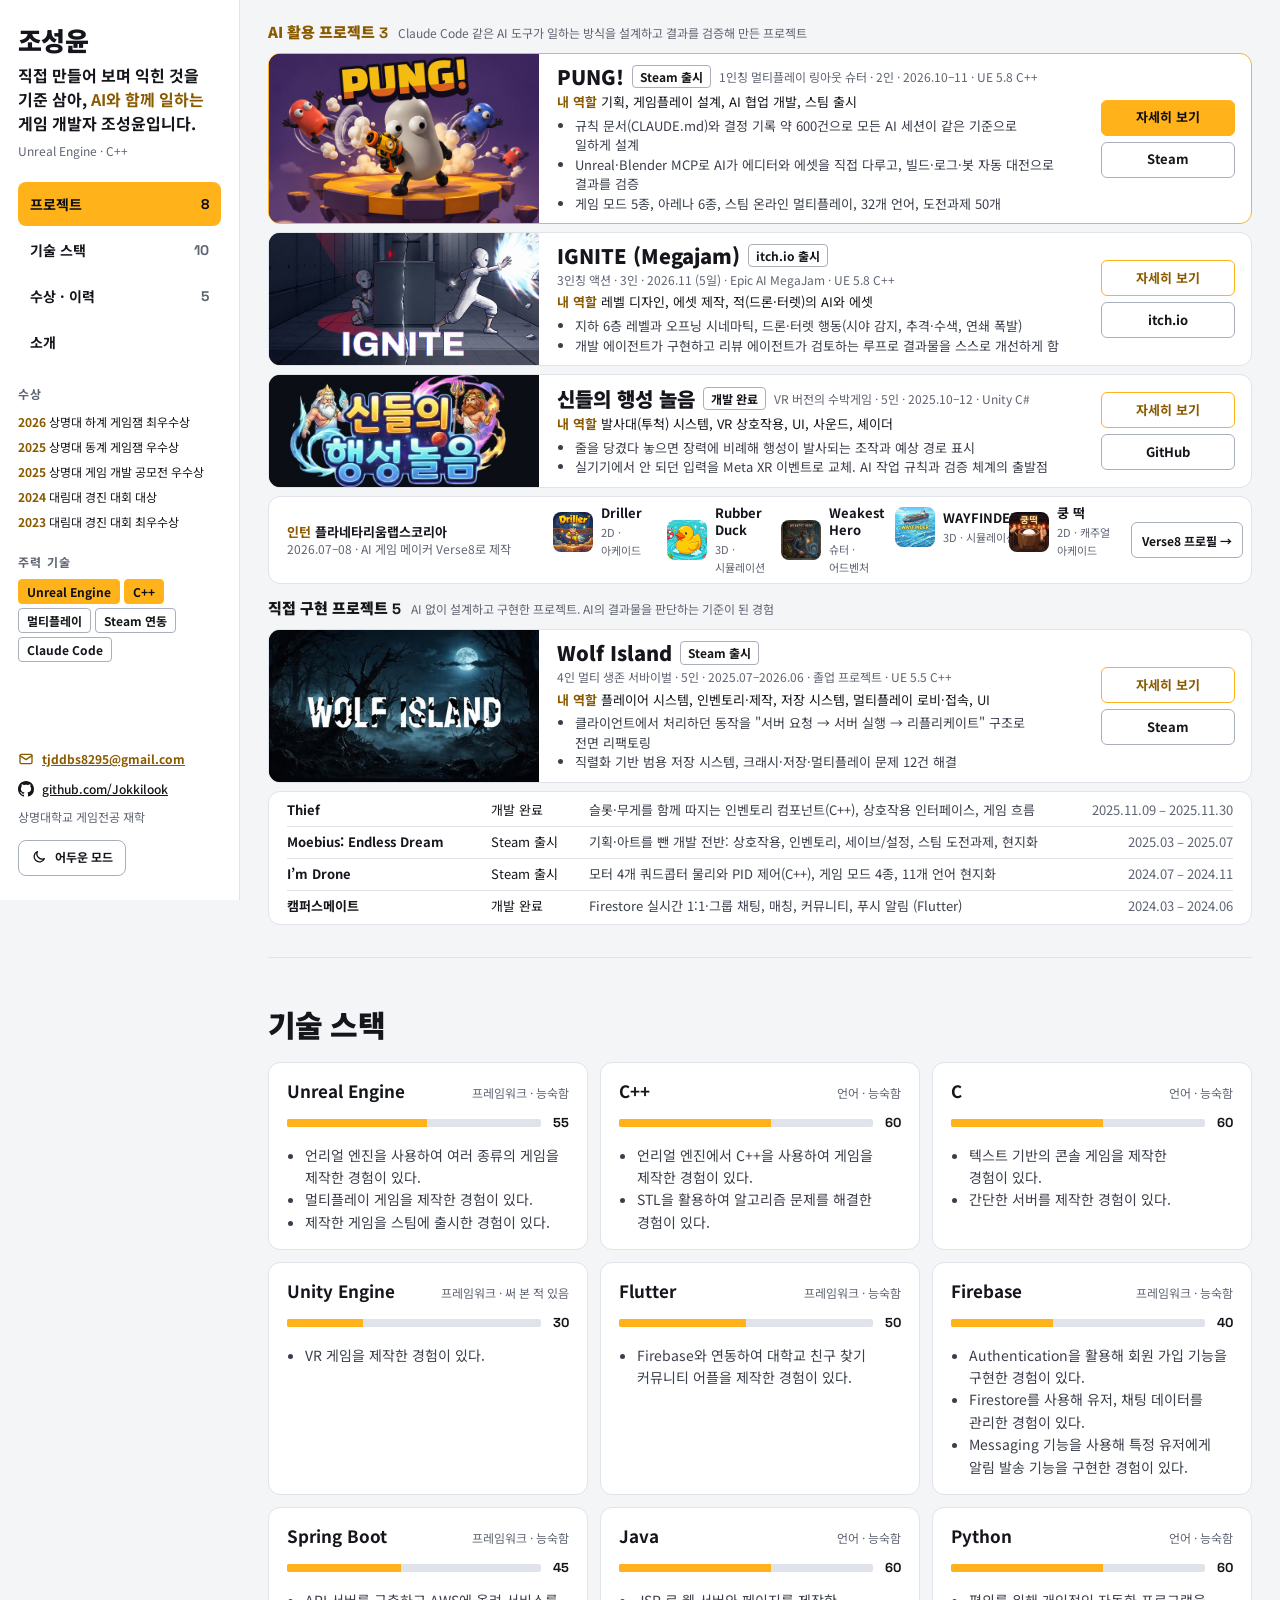
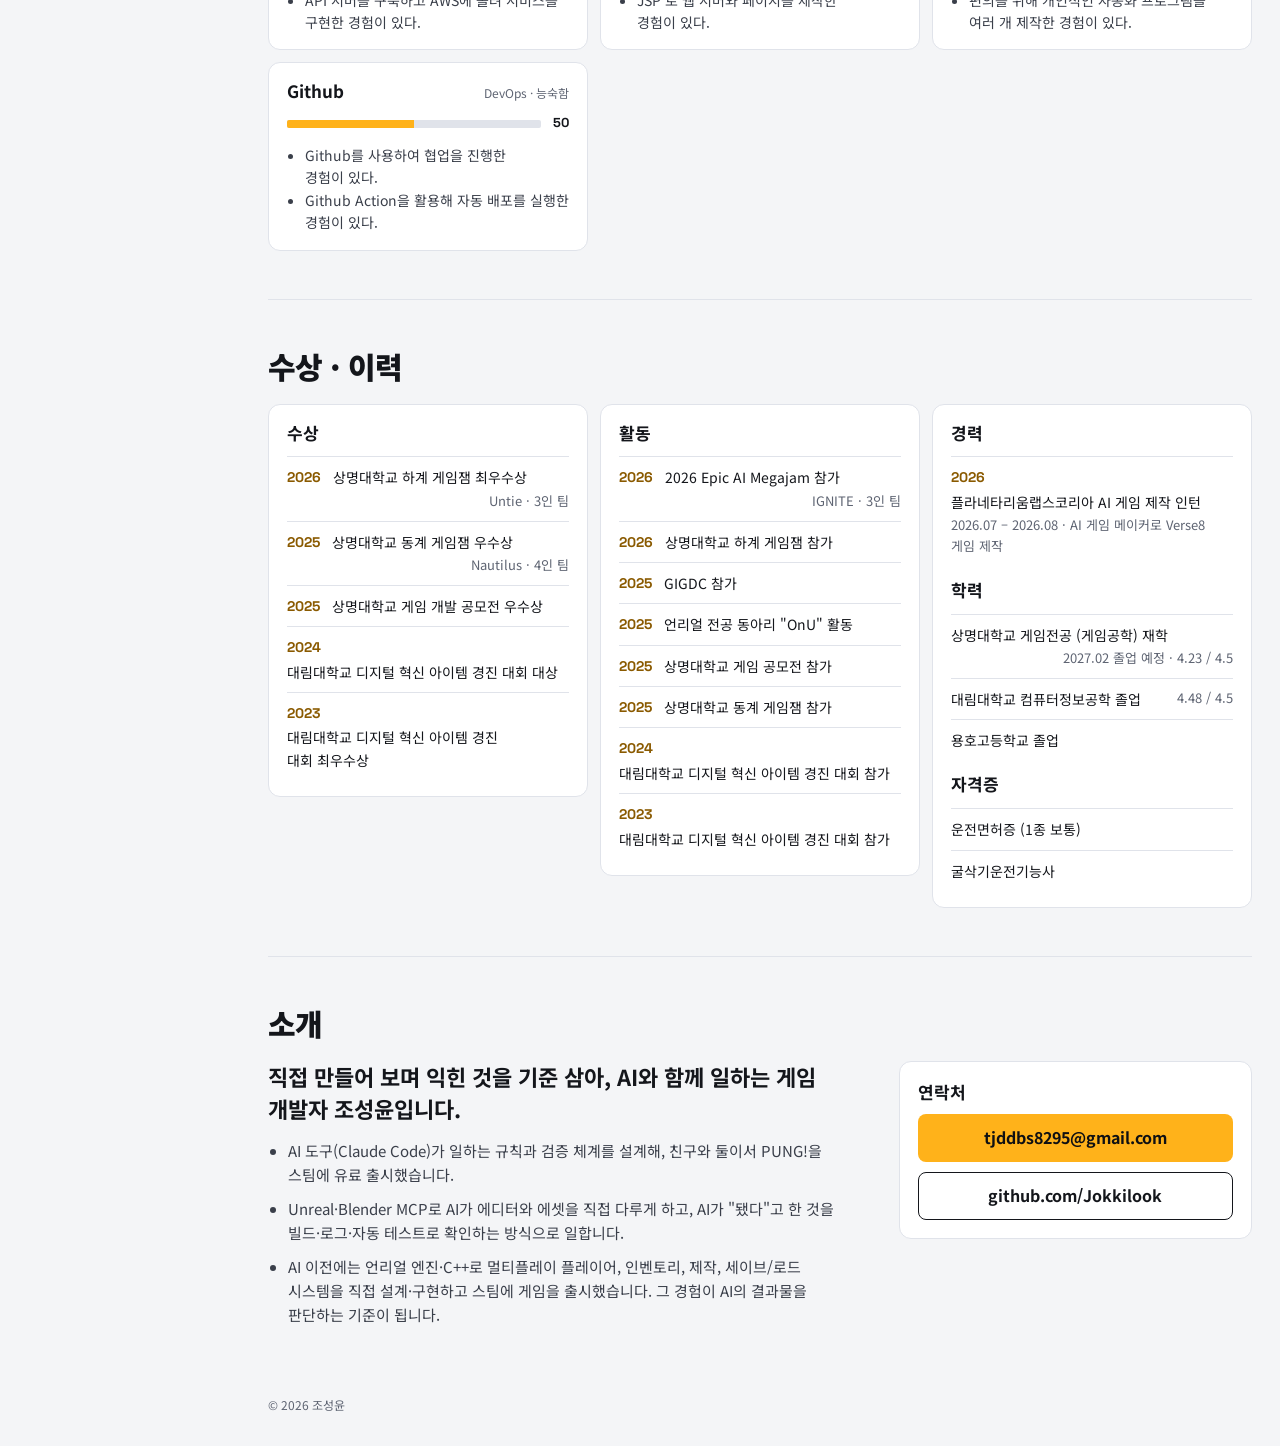
==== index.html @ 95b2ff26 "큰 모니터 확대, 상세 페이지 축소, 버튼 문구 통일 - 1680px 이상 화면에서 전체를 비율대로 키워 양옆 여백을 없앰 - 상세 페이지: 표지를 제목 옆에 작게 두고 제목·본문" ====
<!doctype html>
<html lang="ko">
<head>
  <meta charset="utf-8">
  <meta name="viewport" content="width=device-width, initial-scale=1">
  <title>조성윤 · 게임 개발자 포트폴리오</title>
  <meta name="description" content="직접 만들어 보며 익힌 것을 기준 삼아 AI와 함께 일하는 게임 개발자 조성윤의 포트폴리오입니다.">
  <link rel="preconnect" href="https://fonts.googleapis.com">
  <link rel="preconnect" href="https://fonts.gstatic.com" crossorigin>
  <link href="https://fonts.googleapis.com/css2?family=Noto+Sans+KR:wght@400;500;700;900&family=Space+Grotesk:wght@500;700&display=swap" rel="stylesheet">
  <script>(function(){var t=null;try{t=localStorage.getItem('theme')}catch(e){}if(t!=='light'&&t!=='dark'){t=matchMedia('(prefers-color-scheme: light)').matches?'light':'dark'}document.documentElement.dataset.theme=t})();</script>
  <link rel="stylesheet" href="css/style.css?v=1795360426">
</head>
<body>
  <!-- rail:start (build.py가 생성) -->
  <aside class="rail">
    <div class="rail__top">
      <div>
        <a class="rail__name" href="#top">조성윤</a>
        <p class="rail__intro">직접 만들어 보며 익힌 것을 기준 삼아, <em>AI와 함께 일하는</em> 게임 개발자 조성윤입니다.</p>
        <div class="rail__role">Unreal Engine · C++</div>
      </div>
      <nav class="rail__nav" aria-label="섹션 이동">
        <a href="#top" class="is-active">프로젝트<span class="count">8</span></a>
        <a href="#skills">기술 스택<span class="count">10</span></a>
        <a href="#career">수상 · 이력<span class="count">5</span></a>
        <a href="#about">소개</a>
      </nav>
      <div class="rail__block">
        <div class="eyebrow">수상</div>
        <ul>
          <li><b>2026</b> 상명대 하계 게임잼 최우수상</li>
          <li><b>2025</b> 상명대 동계 게임잼 우수상</li>
          <li><b>2025</b> 상명대 게임 개발 공모전 우수상</li>
          <li><b>2024</b> 대림대 경진 대회 대상</li>
          <li><b>2023</b> 대림대 경진 대회 최우수상</li>
        </ul>
      </div>
      <div class="rail__block">
        <div class="eyebrow">주력 기술</div>
        <ul class="chips">
          <li class="is-key">Unreal Engine</li>
          <li class="is-key">C++</li>
          <li>멀티플레이</li>
          <li>Steam 연동</li>
          <li>Claude Code</li>
        </ul>
      </div>
    </div>
    <div class="rail__bottom">
      <a class="icon-link" href="mailto:tjddbs8295@gmail.com"><svg viewBox="0 0 24 24" aria-hidden="true" fill="none" stroke="currentColor" stroke-width="2" stroke-linecap="round" stroke-linejoin="round"><rect x="3" y="5" width="18" height="14" rx="2"/><path d="M3 7l9 6 9-6"/></svg>tjddbs8295@gmail.com</a>
      <a class="icon-link plain" href="https://github.com/Jokkilook" target="_blank" rel="noopener"><svg viewBox="0 0 16 16" aria-hidden="true" fill="currentColor"><path d="M8 0C3.58 0 0 3.58 0 8c0 3.54 2.29 6.53 5.47 7.59.4.07.55-.17.55-.38 0-.19-.01-.82-.01-1.49-2.01.37-2.53-.49-2.69-.94-.09-.23-.48-.94-.82-1.13-.28-.15-.68-.52-.01-.53.63-.01 1.08.58 1.23.82.72 1.21 1.87.87 2.33.66.07-.52.28-.87.51-1.07-1.78-.2-3.64-.89-3.64-3.95 0-.87.31-1.59.82-2.15-.08-.2-.36-1.02.08-2.12 0 0 .67-.21 2.2.82.64-.18 1.32-.27 2-.27s1.36.09 2 .27c1.53-1.04 2.2-.82 2.2-.82.44 1.1.16 1.92.08 2.12.51.56.82 1.27.82 2.15 0 3.07-1.87 3.75-3.65 3.95.29.25.54.73.54 1.48 0 1.07-.01 1.93-.01 2.2 0 .21.15.46.55.38A8.01 8.01 0 0 0 16 8c0-4.42-3.58-8-8-8z"/></svg>github.com/Jokkilook</a>
      <span>상명대학교 게임전공 재학</span>
      <button type="button" class="theme-toggle" aria-label="밝은 모드와 어두운 모드 전환"><span class="when-dark"><svg viewBox="0 0 24 24" fill="none" stroke="currentColor" stroke-width="2" stroke-linecap="round" aria-hidden="true"><circle cx="12" cy="12" r="4"/><path d="M12 2v2M12 20v2M4.9 4.9l1.4 1.4M17.7 17.7l1.4 1.4M2 12h2M20 12h2M4.9 19.1l1.4-1.4M17.7 6.3l1.4-1.4"/></svg>밝은 모드</span><span class="when-light"><svg viewBox="0 0 24 24" fill="none" stroke="currentColor" stroke-width="2" stroke-linecap="round" stroke-linejoin="round" aria-hidden="true"><path d="M20 14.5A8 8 0 0 1 9.5 4a8 8 0 1 0 10.5 10.5z"/></svg>어두운 모드</span></button>
    </div>
  </aside>
        <!-- rail:end -->

  <main class="main">
    <div class="wrap">

      <section class="home" id="top">
        <!-- ai:start (build.py가 생성) -->
        <div class="group-head group-head--ai">
          <h2>AI 활용 프로젝트 <span class="count">3</span></h2>
          <p>Claude Code 같은 AI 도구가 일하는 방식을 설계하고 결과를 검증해 만든 프로젝트</p>
        </div>
        <article class="row row--lead">
          <div class="row__media"><img src="assets/pung.png" alt="PUNG! 대표 이미지" loading="lazy"></div>
          <div class="row__body">
            <div class="row__head">
              <h3 class="row__title"><a href="projects/pung.html">PUNG!</a></h3>
              <span class="badge">Steam 출시</span>
              <span class="row__meta">1인칭 멀티플레이 링아웃 슈터 · 2인 · 2026.10–11 · UE 5.8 C++</span>
            </div>
            <p class="row__role"><b>내 역할</b>기획, 게임플레이 설계, AI 협업 개발, 스팀 출시</p>
            <ul class="row__points"><li>규칙 문서(CLAUDE.md)와 결정 기록 약 600건으로 모든 AI 세션이 같은 기준으로 일하게 설계</li><li>Unreal·Blender MCP로 AI가 에디터와 에셋을 직접 다루고, 빌드·로그·봇 자동 대전으로 결과를 검증</li><li>게임 모드 5종, 아레나 6종, 스팀 온라인 멀티플레이, 32개 언어, 도전과제 50개</li></ul>
          </div>
          <div class="row__side"><a class="mini mini--primary" href="projects/pung.html">자세히 보기</a><a class="mini" href="https://store.steampowered.com/app/5458400/PUNG/" target="_blank" rel="noopener">Steam</a></div>
        </article>
        <article class="row">
          <div class="row__media"><img src="assets/covers/ignite.jpg" alt="IGNITE (Megajam) 대표 이미지" loading="lazy" style="object-position: 50% 100%"></div>
          <div class="row__body">
            <div class="row__head">
              <h3 class="row__title"><a href="projects/ignite.html">IGNITE (Megajam)</a></h3>
              <span class="badge">itch.io 출시</span>
              <span class="row__meta">3인칭 액션 · 3인 · 2026.11 (5일) · Epic AI MegaJam · UE 5.8 C++</span>
            </div>
            <p class="row__role"><b>내 역할</b>레벨 디자인, 에셋 제작, 적(드론·터렛)의 AI와 에셋</p>
            <ul class="row__points"><li>지하 6층 레벨과 오프닝 시네마틱, 드론·터렛 행동(시야 감지, 추격·수색, 연쇄 폭발)</li><li>개발 에이전트가 구현하고 리뷰 에이전트가 검토하는 루프로 결과물을 스스로 개선하게 함</li></ul>
          </div>
          <div class="row__side"><a class="mini mini--accent" href="projects/ignite.html">자세히 보기</a><a class="mini" href="https://jokkilook.itch.io/ignite" target="_blank" rel="noopener">itch.io</a></div>
        </article>
        <article class="row">
          <div class="row__media"><img src="assets/covers/planet.jpg" alt="신들의 행성 놀음 대표 이미지" loading="lazy"></div>
          <div class="row__body">
            <div class="row__head">
              <h3 class="row__title"><a href="projects/planet.html">신들의 행성 놀음</a></h3>
              <span class="badge">개발 완료</span>
              <span class="row__meta">VR 버전의 수박게임 · 5인 · 2025.10–12 · Unity C#</span>
            </div>
            <p class="row__role"><b>내 역할</b>발사대(투척) 시스템, VR 상호작용, UI, 사운드, 셰이더</p>
            <ul class="row__points"><li>줄을 당겼다 놓으면 장력에 비례해 행성이 발사되는 조작과 예상 경로 표시</li><li>실기기에서 안 되던 입력을 Meta XR 이벤트로 교체. AI 작업 규칙과 검증 체계의 출발점</li></ul>
          </div>
          <div class="row__side"><a class="mini mini--accent" href="projects/planet.html">자세히 보기</a><a class="mini" href="https://github.com/Jokkilook/Planet" target="_blank" rel="noopener">GitHub</a></div>
        </article>
        <!-- ai:end -->

        <div class="intern panel">
          <div class="intern__label">
            <strong><b>인턴</b> 플라네타리움랩스코리아</strong>
            <span>2026.07–08 · AI 게임 메이커 Verse8로 제작</span>
          </div>
          <ul class="intern__games">
            <li><a href="https://verse8.io/x9L8X6b" target="_blank" rel="noopener"><img src="assets/verse8/driller.jpg" width="40" height="40" alt=""><span><strong>Driller</strong><small>2D · 아케이드</small></span></a></li>
            <li><a href="https://verse8.io/i7d7y2V" target="_blank" rel="noopener"><img src="assets/verse8/rubber-duck.jpg" width="40" height="40" alt=""><span><strong>Rubber Duck</strong><small>3D · 시뮬레이션</small></span></a></li>
            <li><a href="https://verse8.io/h7D5k6D" target="_blank" rel="noopener"><img src="assets/verse8/weakest-hero.jpg" width="40" height="40" alt=""><span><strong>Weakest Hero</strong><small>슈터 · 어드벤처</small></span></a></li>
            <li><a href="https://verse8.io/A8D2V4D" target="_blank" rel="noopener"><img src="assets/verse8/wayfinder.jpg" width="40" height="40" alt=""><span><strong>WAYFINDER</strong><small>3D · 시뮬레이션</small></span></a></li>
            <li><a href="https://verse8.io/Z8P2u5K" target="_blank" rel="noopener"><img src="assets/verse8/kungtteok.jpg" width="40" height="40" alt=""><span><strong>쿵 떡</strong><small>2D · 캐주얼 아케이드</small></span></a></li>
          </ul>
          <a class="mini" href="https://verse8.io/@jokkilooks#creations" target="_blank" rel="noopener">Verse8 프로필 →</a>
        </div>

        <!-- hand:start (build.py가 생성) -->
        <div class="group-head group-head--hand">
          <h2>직접 구현 프로젝트 <span class="count">5</span></h2>
          <p>AI 없이 설계하고 구현한 프로젝트. AI의 결과물을 판단하는 기준이 된 경험</p>
        </div>
        <article class="row">
          <div class="row__media"><img src="assets/covers/wolf-island.jpg" alt="Wolf Island 대표 이미지" loading="lazy"></div>
          <div class="row__body">
            <div class="row__head">
              <h3 class="row__title"><a href="projects/wolf-island.html">Wolf Island</a></h3>
              <span class="badge">Steam 출시</span>
              <span class="row__meta">4인 멀티 생존 서바이벌 · 5인 · 2025.07–2026.06 · 졸업 프로젝트 · UE 5.5 C++</span>
            </div>
            <p class="row__role"><b>내 역할</b>플레이어 시스템, 인벤토리·제작, 저장 시스템, 멀티플레이 로비·접속, UI</p>
            <ul class="row__points"><li>클라이언트에서 처리하던 동작을 "서버 요청 → 서버 실행 → 리플리케이트" 구조로 전면 리팩토링</li><li>직렬화 기반 범용 저장 시스템, 크래시·저장·멀티플레이 문제 12건 해결</li></ul>
          </div>
          <div class="row__side"><a class="mini mini--accent" href="projects/wolf-island.html">자세히 보기</a><a class="mini" href="https://store.steampowered.com/app/4729580/Wolf_Island/" target="_blank" rel="noopener">Steam</a></div>
        </article>
        <div class="ptable panel">
          <a class="ptable__row" href="projects/thief.html">
            <span class="ptable__name">Thief</span>
            <span>개발 완료</span>
            <span class="ptable__brief">슬롯·무게를 함께 따지는 인벤토리 컴포넌트(C++), 상호작용 인터페이스, 게임 흐름</span>
            <span class="ptable__period">2025.11.09 – 2025.11.30</span>
          </a>
          <a class="ptable__row" href="projects/moebius.html">
            <span class="ptable__name">Moebius: Endless Dream</span>
            <span>Steam 출시</span>
            <span class="ptable__brief">기획·아트를 뺀 개발 전반: 상호작용, 인벤토리, 세이브/설정, 스팀 도전과제, 현지화</span>
            <span class="ptable__period">2025.03 – 2025.07</span>
          </a>
          <a class="ptable__row" href="projects/im-drone.html">
            <span class="ptable__name">I’m Drone</span>
            <span>Steam 출시</span>
            <span class="ptable__brief">모터 4개 쿼드콥터 물리와 PID 제어(C++), 게임 모드 4종, 11개 언어 현지화</span>
            <span class="ptable__period">2024.07 – 2024.11</span>
          </a>
          <a class="ptable__row" href="projects/campusmate.html">
            <span class="ptable__name">캠퍼스메이트</span>
            <span>개발 완료</span>
            <span class="ptable__brief">Firestore 실시간 1:1·그룹 채팅, 매칭, 커뮤니티, 푸시 알림 (Flutter)</span>
            <span class="ptable__period">2024.03 – 2024.06</span>
          </a>
        </div>
        <!-- hand:end -->
      </section>

      <section class="section" id="skills">
        <h2 class="h1">기술 스택</h2>
        <div class="skills">
          <div class="skill panel">
            <div class="skill__head"><h3 class="h3">Unreal Engine</h3><span class="skill__kind">프레임워크 · 능숙함</span></div>
            <div class="skill__bar"><span class="skill__track"><span class="skill__fill" style="width: 55%"></span></span>55</div>
            <ul>
              <li>언리얼 엔진을 사용하여 여러 종류의 게임을 제작한 경험이 있다.</li>
              <li>멀티플레이 게임을 제작한 경험이 있다.</li>
              <li>제작한 게임을 스팀에 출시한 경험이 있다.</li>
            </ul>
          </div>
          <div class="skill panel">
            <div class="skill__head"><h3 class="h3">C++</h3><span class="skill__kind">언어 · 능숙함</span></div>
            <div class="skill__bar"><span class="skill__track"><span class="skill__fill" style="width: 60%"></span></span>60</div>
            <ul>
              <li>언리얼 엔진에서 C++을 사용하여 게임을 제작한 경험이 있다.</li>
              <li>STL을 활용하여 알고리즘 문제를 해결한 경험이 있다.</li>
            </ul>
          </div>
          <div class="skill panel">
            <div class="skill__head"><h3 class="h3">C</h3><span class="skill__kind">언어 · 능숙함</span></div>
            <div class="skill__bar"><span class="skill__track"><span class="skill__fill" style="width: 60%"></span></span>60</div>
            <ul>
              <li>텍스트 기반의 콘솔 게임을 제작한 경험이 있다.</li>
              <li>간단한 서버를 제작한 경험이 있다.</li>
            </ul>
          </div>
          <div class="skill panel">
            <div class="skill__head"><h3 class="h3">Unity Engine</h3><span class="skill__kind">프레임워크 · 써 본 적 있음</span></div>
            <div class="skill__bar"><span class="skill__track"><span class="skill__fill" style="width: 30%"></span></span>30</div>
            <ul>
              <li>VR 게임을 제작한 경험이 있다.</li>
            </ul>
          </div>
          <div class="skill panel">
            <div class="skill__head"><h3 class="h3">Flutter</h3><span class="skill__kind">프레임워크 · 능숙함</span></div>
            <div class="skill__bar"><span class="skill__track"><span class="skill__fill" style="width: 50%"></span></span>50</div>
            <ul>
              <li>Firebase와 연동하여 대학교 친구 찾기 커뮤니티 어플을 제작한 경험이 있다.</li>
            </ul>
          </div>
          <div class="skill panel">
            <div class="skill__head"><h3 class="h3">Firebase</h3><span class="skill__kind">프레임워크 · 능숙함</span></div>
            <div class="skill__bar"><span class="skill__track"><span class="skill__fill" style="width: 40%"></span></span>40</div>
            <ul>
              <li>Authentication을 활용해 회원 가입 기능을 구현한 경험이 있다.</li>
              <li>Firestore를 사용해 유저, 채팅 데이터를 관리한 경험이 있다.</li>
              <li>Messaging 기능을 사용해 특정 유저에게 알림 발송 기능을 구현한 경험이 있다.</li>
            </ul>
          </div>
          <div class="skill panel">
            <div class="skill__head"><h3 class="h3">Spring Boot</h3><span class="skill__kind">프레임워크 · 능숙함</span></div>
            <div class="skill__bar"><span class="skill__track"><span class="skill__fill" style="width: 45%"></span></span>45</div>
            <ul>
              <li>API 서버를 구축하고 AWS에 올려 서비스를 구현한 경험이 있다.</li>
            </ul>
          </div>
          <div class="skill panel">
            <div class="skill__head"><h3 class="h3">Java</h3><span class="skill__kind">언어 · 능숙함</span></div>
            <div class="skill__bar"><span class="skill__track"><span class="skill__fill" style="width: 60%"></span></span>60</div>
            <ul>
              <li>JSP 로 웹 서버와 페이지를 제작한 경험이 있다.</li>
            </ul>
          </div>
          <div class="skill panel">
            <div class="skill__head"><h3 class="h3">Python</h3><span class="skill__kind">언어 · 능숙함</span></div>
            <div class="skill__bar"><span class="skill__track"><span class="skill__fill" style="width: 60%"></span></span>60</div>
            <ul>
              <li>편의를 위해 개인적인 자동화 프로그램을 여러 개 제작한 경험이 있다.</li>
            </ul>
          </div>
          <div class="skill panel">
            <div class="skill__head"><h3 class="h3">Github</h3><span class="skill__kind">DevOps · 능숙함</span></div>
            <div class="skill__bar"><span class="skill__track"><span class="skill__fill" style="width: 50%"></span></span>50</div>
            <ul>
              <li>Github를 사용하여 협업을 진행한 경험이 있다.</li>
              <li>Github Action을 활용해 자동 배포를 실행한 경험이 있다.</li>
            </ul>
          </div>
        </div>
      </section>

      <section class="section" id="career">
        <h2 class="h1">수상 · 이력</h2>
        <div class="career">
          <div class="career__card panel">
            <h3 class="h3">수상</h3>
            <ul class="career__list">
              <li><span class="when">2026</span>상명대학교 하계 게임잼 최우수상<span class="sub">Untie · 3인 팀</span></li>
              <li><span class="when">2025</span>상명대학교 동계 게임잼 우수상<span class="sub">Nautilus · 4인 팀</span></li>
              <li><span class="when">2025</span>상명대학교 게임 개발 공모전 우수상</li>
              <li><span class="when">2024</span>대림대학교 디지털 혁신 아이템 경진 대회 대상</li>
              <li><span class="when">2023</span>대림대학교 디지털 혁신 아이템 경진 대회 최우수상</li>
            </ul>
          </div>
          <div class="career__card panel">
            <h3 class="h3">활동</h3>
            <ul class="career__list">
              <li><span class="when">2026</span>2026 Epic AI Megajam 참가<span class="sub">IGNITE · 3인 팀</span></li>
              <li><span class="when">2026</span>상명대학교 하계 게임잼 참가</li>
              <li><span class="when">2025</span>GIGDC 참가</li>
              <li><span class="when">2025</span>언리얼 전공 동아리 "OnU" 활동</li>
              <li><span class="when">2025</span>상명대학교 게임 공모전 참가</li>
              <li><span class="when">2025</span>상명대학교 동계 게임잼 참가</li>
              <li><span class="when">2024</span>대림대학교 디지털 혁신 아이템 경진 대회 참가</li>
              <li><span class="when">2023</span>대림대학교 디지털 혁신 아이템 경진 대회 참가</li>
            </ul>
          </div>
          <div class="career__card panel">
            <h3 class="h3">경력</h3>
            <ul class="career__list">
              <li><span class="when">2026</span>플라네타리움랩스코리아 AI 게임 제작 인턴<span class="sub">2026.07 – 2026.08 · AI 게임 메이커로 Verse8 게임 제작</span></li>
            </ul>
            <h3 class="h3">학력</h3>
            <ul class="career__list">
              <li>상명대학교 게임전공 (게임공학) 재학<span class="sub">2027.02 졸업 예정 · 4.23 / 4.5</span></li>
              <li>대림대학교 컴퓨터정보공학 졸업<span class="sub">4.48 / 4.5</span></li>
              <li>용호고등학교 졸업</li>
            </ul>
            <h3 class="h3">자격증</h3>
            <ul class="career__list">
              <li>운전면허증 (1종 보통)</li>
              <li>굴삭기운전기능사</li>
            </ul>
          </div>
        </div>
      </section>

      <section class="section" id="about">
        <h2 class="h1">소개</h2>
        <div class="about">
          <div class="about__text">
            <p class="about__headline">직접 만들어 보며 익힌 것을 기준 삼아, AI와 함께 일하는 게임 개발자 조성윤입니다.</p>
            <ul class="about__points">
              <li>AI 도구(Claude Code)가 일하는 규칙과 검증 체계를 설계해, 친구와 둘이서 PUNG!을 스팀에 유료 출시했습니다.</li>
              <li>Unreal·Blender MCP로 AI가 에디터와 에셋을 직접 다루게 하고, AI가 "됐다"고 한 것을 빌드·로그·자동 테스트로 확인하는 방식으로 일합니다.</li>
              <li>AI 이전에는 언리얼 엔진·C++로 멀티플레이 플레이어, 인벤토리, 제작, 세이브/로드 시스템을 직접 설계·구현하고 스팀에 게임을 출시했습니다. 그 경험이 AI의 결과물을 판단하는 기준이 됩니다.</li>
            </ul>
          </div>
          <div class="about__contact panel">
            <h3 class="h3">연락처</h3>
            <a class="btn btn--primary" href="mailto:tjddbs8295@gmail.com">tjddbs8295@gmail.com</a>
            <a class="btn btn--ghost" href="https://github.com/Jokkilook" target="_blank" rel="noopener">github.com/Jokkilook</a>
          </div>
        </div>
      </section>

      <div class="footer">© 2026 조성윤</div>
    </div>
  </main>
<script src="js/main.js?v=1795360426"></script>
</body>
</html>
---- css/style.css ----
/* 포트폴리오 — 문서형 디자인 (첫 화면 시안 M2)
   왼쪽 고정 메뉴 + 오른쪽 본문. 첫 화면부터 프로젝트별 역할과 구현 내용을 글로 보여 준다.
   간격: 4·8·12·16·24·32·48·64 */

:root {
  --bg: #0f1013;
  --rail: #15171b;
  --panel: #17191e;
  --panel-hover: #1d2026;
  --line: #262930;
  --line-strong: #5b606c;
  --text: #f2f3f5;
  --text-soft: #d9dce2;
  --muted: #9a9faa;
  --accent: #ffb21a;
  --accent-text: #ffb21a;
  --on-accent: #0f1013;
  --rail-width: 240px;
  --font-body: "Noto Sans KR", system-ui, sans-serif;
  --font-label: "Space Grotesk", "Noto Sans KR", sans-serif;
  --pad: clamp(16px, 2.4vw, 28px);
  color-scheme: dark;
}

/* 밝은 모드: <html data-theme="light"> (js/main.js의 전환 버튼이 설정) */
:root[data-theme="light"] {
  --bg: #f4f5f7;
  --rail: #ffffff;
  --panel: #ffffff;
  --panel-hover: #f8f9fb;
  --line: #e0e3ea;
  --line-strong: #a9afbb;
  --text: #14161b;
  --text-soft: #3a3f4a;
  --muted: #5e6472;
  --accent-text: #8a5a00;
  color-scheme: light;
}

*,
*::before,
*::after {
  box-sizing: border-box;
}

html {
  scroll-behavior: smooth;
  scroll-padding-top: 16px;
}

body {
  margin: 0;
  background: var(--bg);
  color: var(--text);
  font-family: var(--font-body);
  font-size: 14px;
  line-height: 1.6;
  /* 한글이 단어 중간에서 끊기지 않고, 문단 끝에 한두 글자만 남지 않게 한다 */
  word-break: keep-all;
  overflow-wrap: break-word;
  text-wrap: pretty;
  -webkit-font-smoothing: antialiased;
}

h1,
h2,
h3,
h4,
p,
ul,
ol,
dl,
dd {
  margin: 0;
}

a {
  color: var(--accent-text);
}

a:focus-visible,
button:focus-visible {
  outline: 2px solid var(--accent);
  outline-offset: 3px;
}

img {
  display: block;
  max-width: 100%;
}

/* ── 왼쪽 메뉴 ─────────────────────────────── */
.rail {
  position: fixed;
  inset: 0 auto 0 0;
  z-index: 10;
  width: var(--rail-width);
  padding: 24px 18px;
  background: var(--rail);
  border-right: 1px solid var(--line);
  display: flex;
  flex-direction: column;
  justify-content: space-between;
  gap: 24px;
  overflow-y: auto;
}

.rail__top {
  display: flex;
  flex-direction: column;
  gap: 22px;
}

.rail__name {
  display: block;
  font-size: 26px;
  font-weight: 900;
  line-height: 1.2;
  letter-spacing: -0.02em;
  color: var(--text);
  text-decoration: none;
}

.rail__intro {
  margin: 8px 0 6px;
  font-size: 16px;
  line-height: 1.5;
  font-weight: 700;
  text-wrap: balance;
}

.rail__intro em {
  font-style: normal;
  color: var(--accent-text);
}

.rail__role {
  font-size: 12px;
  color: var(--muted);
}

.rail__nav {
  display: flex;
  flex-direction: column;
  gap: 2px;
  font-weight: 700;
}

.rail__nav a {
  min-height: 44px;
  padding: 0 12px;
  display: flex;
  align-items: center;
  justify-content: space-between;
  border-radius: 8px;
  color: var(--text);
  text-decoration: none;
  transition: background 0.15s;
}

.rail__nav a:hover {
  background: var(--panel-hover);
}

.rail__nav a.is-active {
  background: var(--accent);
  color: var(--on-accent);
}

.rail__nav .count {
  font-family: var(--font-label);
  color: var(--muted);
}

.rail__nav a.is-active .count {
  color: var(--on-accent);
}

.rail__block {
  display: flex;
  flex-direction: column;
  gap: 6px;
  font-size: 12px;
}

.rail__block ul {
  padding: 0;
  list-style: none;
  display: flex;
  flex-direction: column;
  gap: 6px;
}

.rail__block b {
  color: var(--accent-text);
}

.eyebrow {
  font-family: var(--font-label);
  font-size: 12px;
  font-weight: 700;
  letter-spacing: 0.1em;
  color: var(--muted);
}

.chips {
  padding: 0;
  list-style: none;
  display: flex;
  flex-direction: row !important;
  flex-wrap: wrap;
  gap: 4px !important;
  font-weight: 700;
}

.chips li {
  padding: 2px 8px;
  border: 1px solid var(--line-strong);
  border-radius: 4px;
}

.chips li.is-key {
  border-color: var(--accent);
  background: var(--accent);
  color: var(--on-accent);
}

.rail__bottom {
  display: flex;
  flex-direction: column;
  gap: 6px;
  font-size: 12px;
  color: var(--muted);
}

.icon-link {
  min-height: 24px;
  display: flex;
  align-items: center;
  gap: 8px;
  font-weight: 700;
  overflow-wrap: anywhere;
}

.icon-link svg {
  width: 16px;
  height: 16px;
  flex: none;
}

.icon-link.plain {
  color: var(--text);
  font-weight: 500;
}

.theme-toggle {
  align-self: flex-start;
  margin-top: 8px;
  min-height: 36px;
  padding: 0 12px;
  border: 1px solid var(--line-strong);
  border-radius: 8px;
  background: transparent;
  color: var(--text);
  font: inherit;
  font-size: 12px;
  font-weight: 700;
  cursor: pointer;
}

.theme-toggle:hover {
  background: var(--panel-hover);
}

.theme-toggle svg {
  width: 16px;
  height: 16px;
}

.theme-toggle span {
  align-items: center;
  gap: 8px;
}

/* 어두운 모드에서는 "밝은 모드" 버튼, 밝은 모드에서는 "어두운 모드" 버튼 */
.theme-toggle .when-dark {
  display: inline-flex;
}

.theme-toggle .when-light,
:root[data-theme="light"] .theme-toggle .when-dark {
  display: none;
}

:root[data-theme="light"] .theme-toggle .when-light {
  display: inline-flex;
}

/* ── 본문 틀 ─────────────────────────────── */
.main {
  margin-left: var(--rail-width);
  min-width: 0;
}

.wrap {
  max-width: 1320px;
  margin: 0 auto;
  padding-inline: var(--pad);
}

.panel {
  background: var(--panel);
  border: 1px solid var(--line);
  border-radius: 12px;
}

.badge {
  padding: 1px 7px;
  border: 1px solid var(--line-strong);
  border-radius: 4px;
  font-size: 12px;
  font-weight: 700;
  white-space: nowrap;
}

.badge--ai {
  border-color: var(--accent);
  background: var(--accent);
  color: var(--on-accent);
}

.btn {
  min-height: 48px;
  padding: 0 24px;
  display: inline-flex;
  align-items: center;
  justify-content: center;
  border-radius: 8px;
  font-size: 16px;
  font-weight: 700;
  text-decoration: none;
  transition: background 0.15s;
}

.btn--primary {
  background: var(--accent);
  color: var(--on-accent);
}

.btn--ghost {
  border: 1px solid var(--text);
  color: var(--text);
}

.btn--ghost:hover {
  background: var(--panel-hover);
}

.btn-row {
  display: flex;
  flex-wrap: wrap;
  gap: 10px;
}

.tags {
  display: flex;
  flex-wrap: wrap;
  gap: 6px;
  padding: 0;
  list-style: none;
  font-size: 12px;
  font-weight: 500;
}

.tags li {
  min-height: 26px;
  padding: 0 10px;
  display: inline-flex;
  align-items: center;
  border: 1px solid var(--line-strong);
  border-radius: 6px;
}

.meta {
  display: flex;
  flex-wrap: wrap;
  align-items: center;
  gap: 6px 10px;
  font-size: 12px;
  color: var(--muted);
}

/* ── 첫 화면: 프로젝트 목록 ─────────────────────────────── */
.home {
  padding-block: 16px 32px;
  display: flex;
  flex-direction: column;
  gap: 8px;
}

.group-head {
  margin-top: 4px;
  display: flex;
  flex-wrap: wrap;
  align-items: baseline;
  gap: 2px 10px;
}

.group-head h2 {
  font-size: 15px;
  font-weight: 900;
}

.group-head--ai h2 {
  color: var(--accent-text);
}

.group-head .count {
  font-family: var(--font-label);
}

.group-head p {
  font-size: 12px;
  color: var(--muted);
}

/* 프로젝트 한 줄: 이미지 + 역할과 구현 내용 + 버튼 */
.row {
  position: relative;
  overflow: hidden;
  display: flex;
  gap: 18px;
  background: var(--panel);
  border: 1px solid var(--line);
  border-radius: 12px;
  transition: border-color 0.2s;
}

.row:hover,
.row--lead {
  border-color: var(--accent);
}

/* 빛 반사: 커서가 올라간 지점이 밝아진다 (js/main.js가 --gx/--gy를 갱신) */
.row::before {
  content: "";
  position: absolute;
  inset: 0;
  pointer-events: none;
  background: radial-gradient(360px circle at var(--gx, 50%) var(--gy, 0%), rgba(255, 255, 255, 0.1), transparent 60%);
  opacity: 0;
  transition: opacity 0.3s;
}

.row:hover::before {
  opacity: 1;
}

.row__media {
  position: relative;
  flex: 0 0 270px;
  min-height: 112px;
  background: #17191e;
}

.row__media img {
  position: absolute;
  inset: 0;
  width: 100%;
  height: 100%;
  object-fit: cover;
}

.row__body {
  flex: 1;
  min-width: 0;
  padding: 10px 0;
  display: flex;
  flex-direction: column;
  justify-content: center;
  gap: 3px;
}

.row__head {
  display: flex;
  flex-wrap: wrap;
  align-items: center;
  gap: 2px 8px;
}

.row__title {
  font-size: 20px;
  line-height: 1.25;
  font-weight: 900;
}

/* 제목 링크가 줄 전체를 덮어, 줄 어디를 눌러도 상세 페이지로 간다 */
.row__title a {
  color: var(--text);
  text-decoration: none;
}

.row__title a::after {
  content: "";
  position: absolute;
  inset: 0;
}

.row__meta {
  font-size: 12px;
  color: var(--muted);
}

.row__role {
  font-size: 13px;
}

.row__role b {
  margin-right: 4px;
  color: var(--accent-text);
}

.row__points {
  padding-left: 18px;
  font-size: 13px;
  line-height: 1.5;
  color: var(--text-soft);
}

.row__side {
  position: relative;
  z-index: 1;
  flex: 0 0 150px;
  padding: 10px 16px 10px 0;
  display: flex;
  flex-direction: column;
  justify-content: center;
  gap: 6px;
}

.mini {
  min-height: 36px;
  padding: 0 10px;
  display: flex;
  align-items: center;
  justify-content: center;
  border: 1px solid var(--line-strong);
  border-radius: 6px;
  color: var(--text);
  font-size: 13px;
  font-weight: 700;
  text-align: center;
  text-decoration: none;
  transition: background 0.15s;
}

.mini:hover {
  background: var(--panel-hover);
}

.mini--accent {
  border-color: var(--accent);
  color: var(--accent-text);
}

.mini--primary {
  border-color: var(--accent);
  background: var(--accent);
  color: var(--on-accent);
}

.mini--primary:hover {
  background: var(--accent);
}

/* 인턴 때 만든 Verse8 게임 */
.intern {
  padding: 8px 8px 8px 18px;
  display: flex;
  flex-wrap: wrap;
  align-items: center;
  gap: 8px 16px;
}

.intern__label {
  flex: 0 0 250px;
  display: flex;
  flex-direction: column;
  line-height: 1.35;
}

.intern__label strong {
  font-size: 13px;
}

.intern__label strong b {
  color: var(--accent-text);
}

.intern__label span {
  font-size: 12px;
  color: var(--muted);
}

.intern__games {
  flex: 1 1 520px;
  min-width: 0;
  padding: 0;
  list-style: none;
  display: grid;
  grid-template-columns: repeat(5, minmax(0, 1fr));
  gap: 8px;
}

.intern__games a {
  min-height: 44px;
  display: flex;
  align-items: center;
  gap: 8px;
  color: var(--text);
  text-decoration: none;
  line-height: 1.3;
}

.intern__games a:hover strong {
  color: var(--accent-text);
}

.intern__games img {
  width: 40px;
  height: 40px;
  border-radius: 8px;
  object-fit: cover;
  flex: none;
}

.intern__games strong {
  display: block;
  font-size: 13px;
}

.intern__games small {
  font-size: 11px;
  color: var(--muted);
}

.intern .mini {
  flex: none;
  font-size: 12px;
}

/* 나머지 프로젝트 표 */
.ptable {
  padding: 2px 18px;
  font-size: 13px;
}

.ptable__row {
  min-height: 32px;
  padding: 4px 0;
  display: grid;
  grid-template-columns: 190px 84px minmax(0, 1fr) 160px;
  gap: 14px;
  align-items: center;
  border-top: 1px solid var(--line);
  color: var(--text);
  text-decoration: none;
}

.ptable__row:first-child {
  border-top: 0;
}

.ptable__row:hover .ptable__name {
  color: var(--accent-text);
}

.ptable__name {
  font-weight: 700;
}

.ptable__brief {
  color: var(--text-soft);
}

.ptable__period {
  text-align: right;
  color: var(--muted);
}

/* ── 섹션 공통 ─────────────────────────────── */
.section {
  padding-block: clamp(32px, 4vw, 48px);
  border-top: 1px solid var(--line);
  display: flex;
  flex-direction: column;
  gap: 20px;
}

.h1 {
  font-size: clamp(24px, 2.6vw, 30px);
  line-height: 1.2;
  font-weight: 900;
  letter-spacing: -0.02em;
}

.h3 {
  font-size: 17px;
  line-height: 1.4;
  font-weight: 700;
}

/* ── 기술 스택 ─────────────────────────────── */
.skills {
  display: grid;
  grid-template-columns: repeat(auto-fill, minmax(min(100%, 280px), 1fr));
  gap: 12px;
}

.skill {
  padding: 16px 18px;
  display: flex;
  flex-direction: column;
  gap: 10px;
}

.skill__head {
  display: flex;
  flex-wrap: wrap;
  align-items: baseline;
  justify-content: space-between;
  gap: 4px 12px;
}

.skill__kind {
  font-size: 12px;
  color: var(--muted);
}

.skill__bar {
  display: flex;
  align-items: center;
  gap: 12px;
  font-family: var(--font-label);
  font-size: 13px;
  font-weight: 700;
}

.skill__track {
  flex: 1;
  height: 8px;
  border-radius: 2px;
  background: var(--line);
  overflow: hidden;
}

.skill__fill {
  display: block;
  height: 100%;
  background: var(--accent);
}

.skill ul {
  padding-left: 18px;
  color: var(--text-soft);
}

/* ── 수상 · 이력 ─────────────────────────────── */
.career {
  display: grid;
  grid-template-columns: repeat(auto-fit, minmax(min(100%, 280px), 1fr));
  gap: 12px;
  align-items: start;
}

.career__card {
  padding: 16px 18px;
  display: flex;
  flex-direction: column;
  gap: 12px;
}

.career__list {
  padding: 0;
  list-style: none;
  display: flex;
  flex-direction: column;
}

.career__list li {
  padding: 9px 0;
  border-top: 1px solid var(--line);
  display: flex;
  flex-wrap: wrap;
  gap: 2px 12px;
}

.career__list .when {
  flex: none;
  font-family: var(--font-label);
  font-weight: 700;
  color: var(--accent-text);
}

.career__list .sub {
  margin-left: auto;
  font-size: 13px;
  color: var(--muted);
}

/* ── 소개 ─────────────────────────────── */
.about {
  display: flex;
  flex-wrap: wrap;
  gap: 24px 48px;
}

.about__text {
  flex: 7 1 420px;
  min-width: 0;
  max-width: 760px;
  display: flex;
  flex-direction: column;
  gap: 14px;
  font-size: 15px;
}

.about__headline {
  font-size: clamp(19px, 2vw, 22px);
  line-height: 1.45;
  font-weight: 700;
}

.about__points {
  padding-left: 20px;
  display: flex;
  flex-direction: column;
  gap: 10px;
  color: var(--text-soft);
}

.about__contact {
  flex: 4 1 260px;
  min-width: 0;
  padding: 18px;
  display: flex;
  flex-direction: column;
  gap: 10px;
  align-self: flex-start;
}

.about__contact .btn {
  overflow-wrap: anywhere;
}

.footer {
  padding-block: 20px 32px;
  font-size: 12px;
  color: var(--muted);
}

/* ── 프로젝트 상세 페이지 ─────────────────────────────── */
.doc {
  max-width: 920px;
  padding-block: 16px 56px;
  display: flex;
  flex-direction: column;
  gap: 20px;
  font-size: 14px;
  line-height: 1.7;
}

/* 제목 쪽과 표지를 나란히 두어 표지가 화면을 다 차지하지 않게 한다 */
.doc__top {
  display: flex;
  flex-wrap: wrap;
  align-items: center;
  gap: 20px 32px;
}

.doc__back {
  align-self: flex-start;
  min-height: 44px;
  display: inline-flex;
  align-items: center;
  font-size: 13px;
  font-weight: 700;
  text-decoration: none;
}

.doc__head {
  flex: 1 1 360px;
  min-width: 0;
  display: flex;
  flex-direction: column;
  gap: 10px;
}

.doc__title {
  font-size: clamp(26px, 3vw, 36px);
  line-height: 1.15;
  font-weight: 900;
  letter-spacing: -0.02em;
}

.doc__summary {
  font-size: 16px;
  color: var(--text-soft);
}

.doc__head .btn {
  min-height: 40px;
  padding: 0 18px;
  font-size: 14px;
}

.cover {
  flex: 0 1 380px;
  aspect-ratio: 16 / 9;
  overflow: hidden;
  display: flex;
  background: #17191e;
  border: 1px solid var(--line);
  border-radius: 12px;
}

.cover img {
  width: 100%;
  height: 100%;
  object-fit: cover;
}

.doc__section {
  display: flex;
  flex-direction: column;
  gap: 10px;
}

.doc__section h2 {
  padding-top: 18px;
  border-top: 1px solid var(--line);
  font-size: 20px;
  line-height: 1.3;
  font-weight: 900;
}

.doc__section h3 {
  margin-top: 10px;
  font-size: 16px;
  line-height: 1.4;
  font-weight: 700;
}

.doc__section h4 {
  margin-top: 4px;
  font-size: 14px;
  line-height: 1.5;
  font-weight: 700;
  color: var(--accent-text);
}

.doc__section p,
.doc__section ul {
  color: var(--text-soft);
}

.doc__section ul {
  padding-left: 20px;
  display: flex;
  flex-direction: column;
  gap: 4px;
}

.doc__section strong {
  color: var(--text);
}

.doc__section code {
  padding: 2px 6px;
  border-radius: 4px;
  background: var(--line);
  font-size: 0.9em;
  color: var(--accent-text);
}

.info {
  padding: 6px 20px;
  background: var(--panel);
  border: 1px solid var(--line);
  border-radius: 12px;
}

.info__row {
  padding: 7px 0;
  display: flex;
  flex-wrap: wrap;
  gap: 2px 24px;
  border-top: 1px solid var(--line);
}

.info__row:first-child {
  border-top: 0;
}

.info__row dt {
  flex: 0 0 96px;
  font-size: 13px;
  color: var(--muted);
}

.info__row dd {
  flex: 1 1 260px;
}

.video {
  max-width: 640px;
  aspect-ratio: 16 / 9;
  border-radius: 12px;
  overflow: hidden;
  border: 1px solid var(--line);
  background: #000;
}

.video iframe {
  width: 100%;
  height: 100%;
  border: 0;
  display: block;
}

.doc__pager {
  padding-top: 28px;
  border-top: 1px solid var(--line);
  display: grid;
  grid-template-columns: repeat(auto-fit, minmax(min(100%, 260px), 1fr));
  gap: 12px;
}

.doc__pager a {
  padding: 16px 18px;
  display: flex;
  flex-direction: column;
  gap: 4px;
  background: var(--panel);
  border: 1px solid var(--line);
  border-radius: 12px;
  color: var(--text);
  text-decoration: none;
  font-weight: 700;
  transition: border-color 0.2s;
}

.doc__pager a:hover {
  border-color: var(--accent);
}

.doc__pager .dir {
  font-size: 12px;
  color: var(--accent-text);
}

.doc__pager .next {
  text-align: right;
}

/* ── 큰 모니터: 전체를 비율대로 키워 양옆 여백과 작은 글씨를 줄인다 ───────────────
   기준 설계 폭은 1440px. 그보다 넓은 화면에서는 같은 구성을 확대해서 보여 준다. */
@media (min-width: 1680px) {
  body {
    zoom: 1.1;
  }

  .wrap {
    max-width: 1440px;
  }
}

@media (min-width: 1920px) {
  body {
    zoom: 1.2;
  }
}

@media (min-width: 2400px) {
  body {
    zoom: 1.5;
  }
}

/* ── 화면 폭에 따른 조정 ─────────────────────────────── */
@media (max-width: 1199px) {
  .row__side {
    flex-basis: 128px;
  }

  .row__media {
    flex-basis: 200px;
  }

  .intern__games {
    grid-template-columns: repeat(3, minmax(0, 1fr));
  }
}

@media (max-width: 959px) {
  /* 왼쪽 메뉴를 위쪽 띠로 바꾼다 */
  .rail {
    position: static;
    width: auto;
    padding: 16px var(--pad);
    border-right: 0;
    border-bottom: 1px solid var(--line);
    gap: 12px;
    overflow: visible;
  }

  .rail__top {
    gap: 12px;
  }

  .rail__nav {
    flex-direction: row;
    flex-wrap: wrap;
  }

  .rail__nav .count,
  .rail__block {
    display: none;
  }

  .rail__bottom {
    flex-direction: row;
    flex-wrap: wrap;
    align-items: center;
    gap: 4px 16px;
  }

  .theme-toggle {
    margin-top: 0;
  }

  .main {
    margin-left: 0;
  }
}

@media (max-width: 719px) {
  /* 프로젝트 줄을 세로로 쌓는다 */
  .row {
    flex-direction: column;
    gap: 0;
  }

  .row__media {
    flex: none;
    aspect-ratio: 16 / 9;
  }

  .row__body {
    padding: 12px 14px 4px;
  }

  .row__side {
    flex: none;
    flex-direction: row;
    padding: 8px 14px 14px;
  }

  .row__side .mini {
    flex: 1;
    min-height: 44px;
  }

  .intern {
    padding: 12px 14px;
  }

  .intern__label {
    flex-basis: 100%;
  }

  .intern__games {
    grid-template-columns: repeat(2, minmax(0, 1fr));
  }

  .ptable {
    padding: 2px 14px;
  }

  .ptable__row {
    grid-template-columns: minmax(0, 1fr) auto;
    gap: 2px 12px;
    padding: 10px 0;
  }

  .ptable__brief {
    grid-column: 1 / -1;
    grid-row: 2;
  }

  .ptable__period {
    grid-column: 1 / -1;
    text-align: left;
  }

  .info__row dt {
    flex-basis: 100%;
  }

  .career__list .sub {
    margin-left: 0;
  }
}

/* 터치 기기에는 커서가 없으므로 빛 반사를 끈다 */
@media (hover: none) {
  .row::before {
    display: none;
  }
}

@media (prefers-reduced-motion: reduce) {
  html {
    scroll-behavior: auto;
  }
}
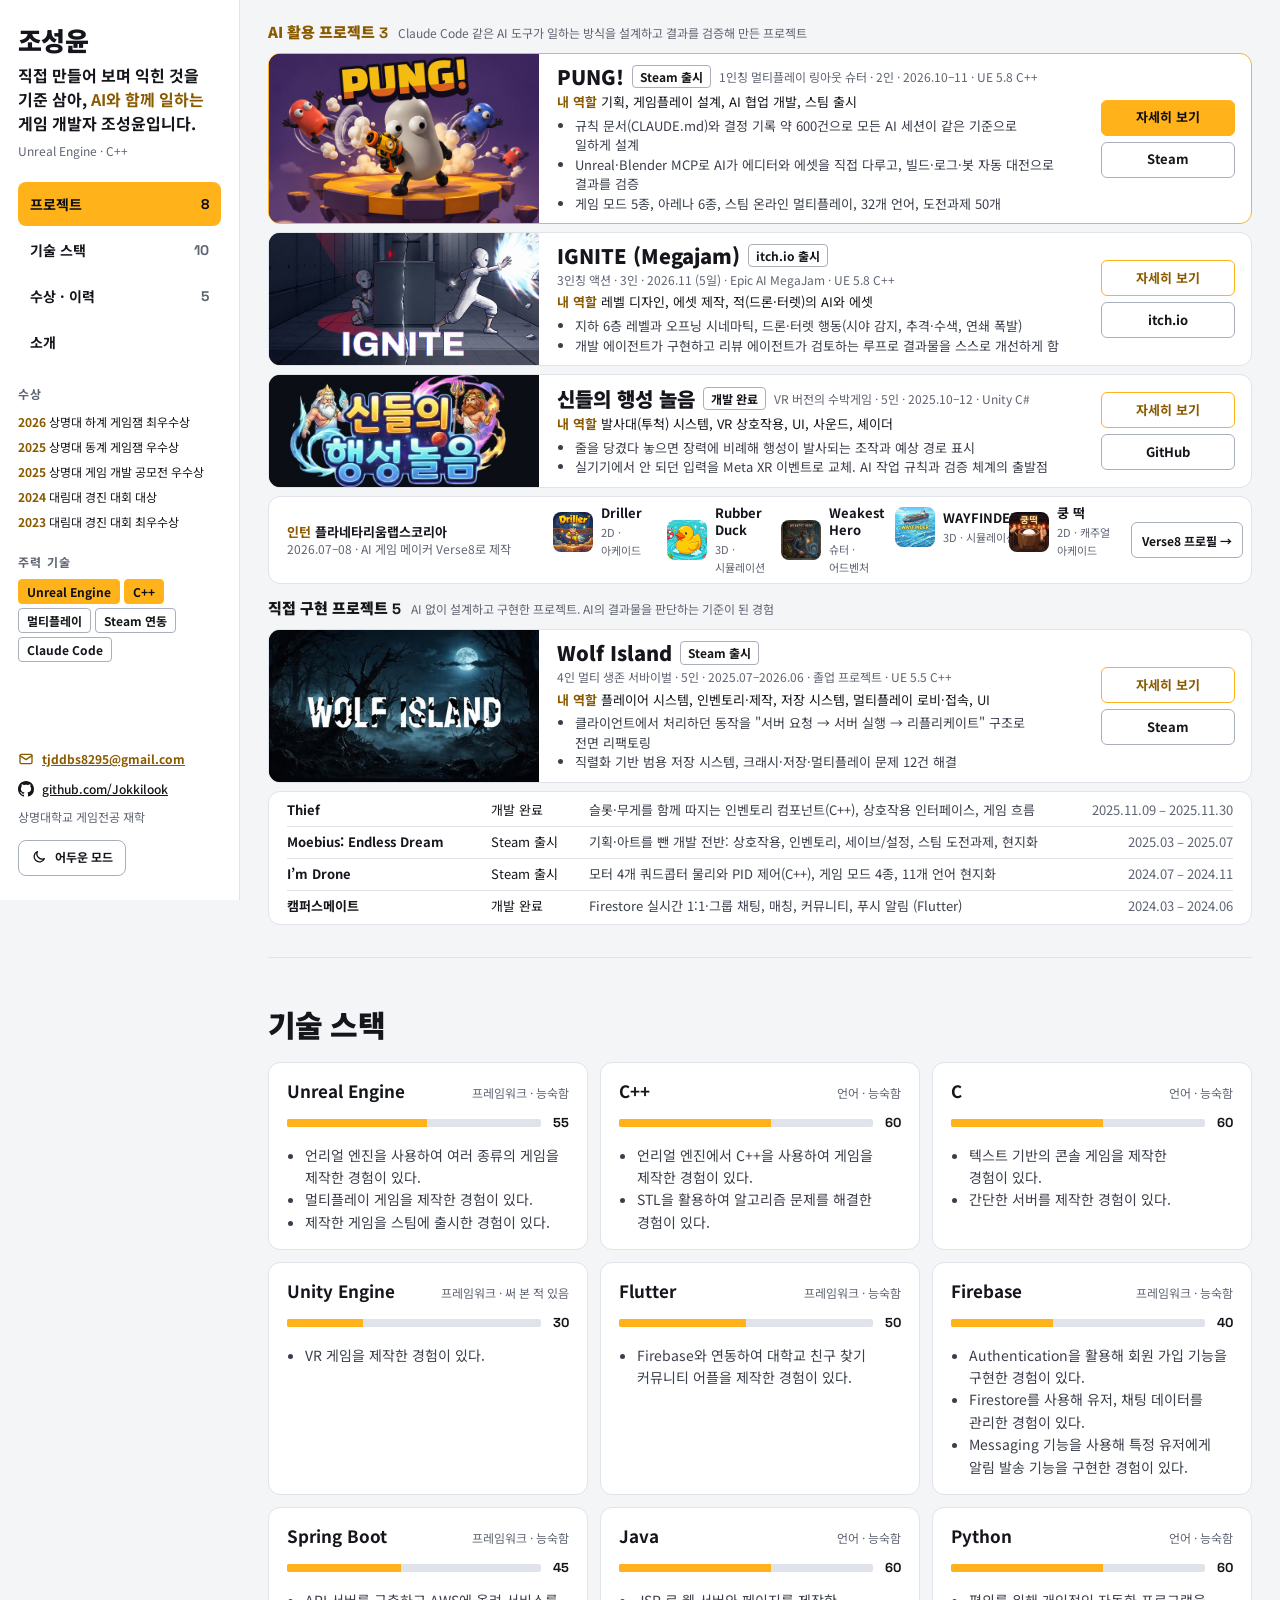
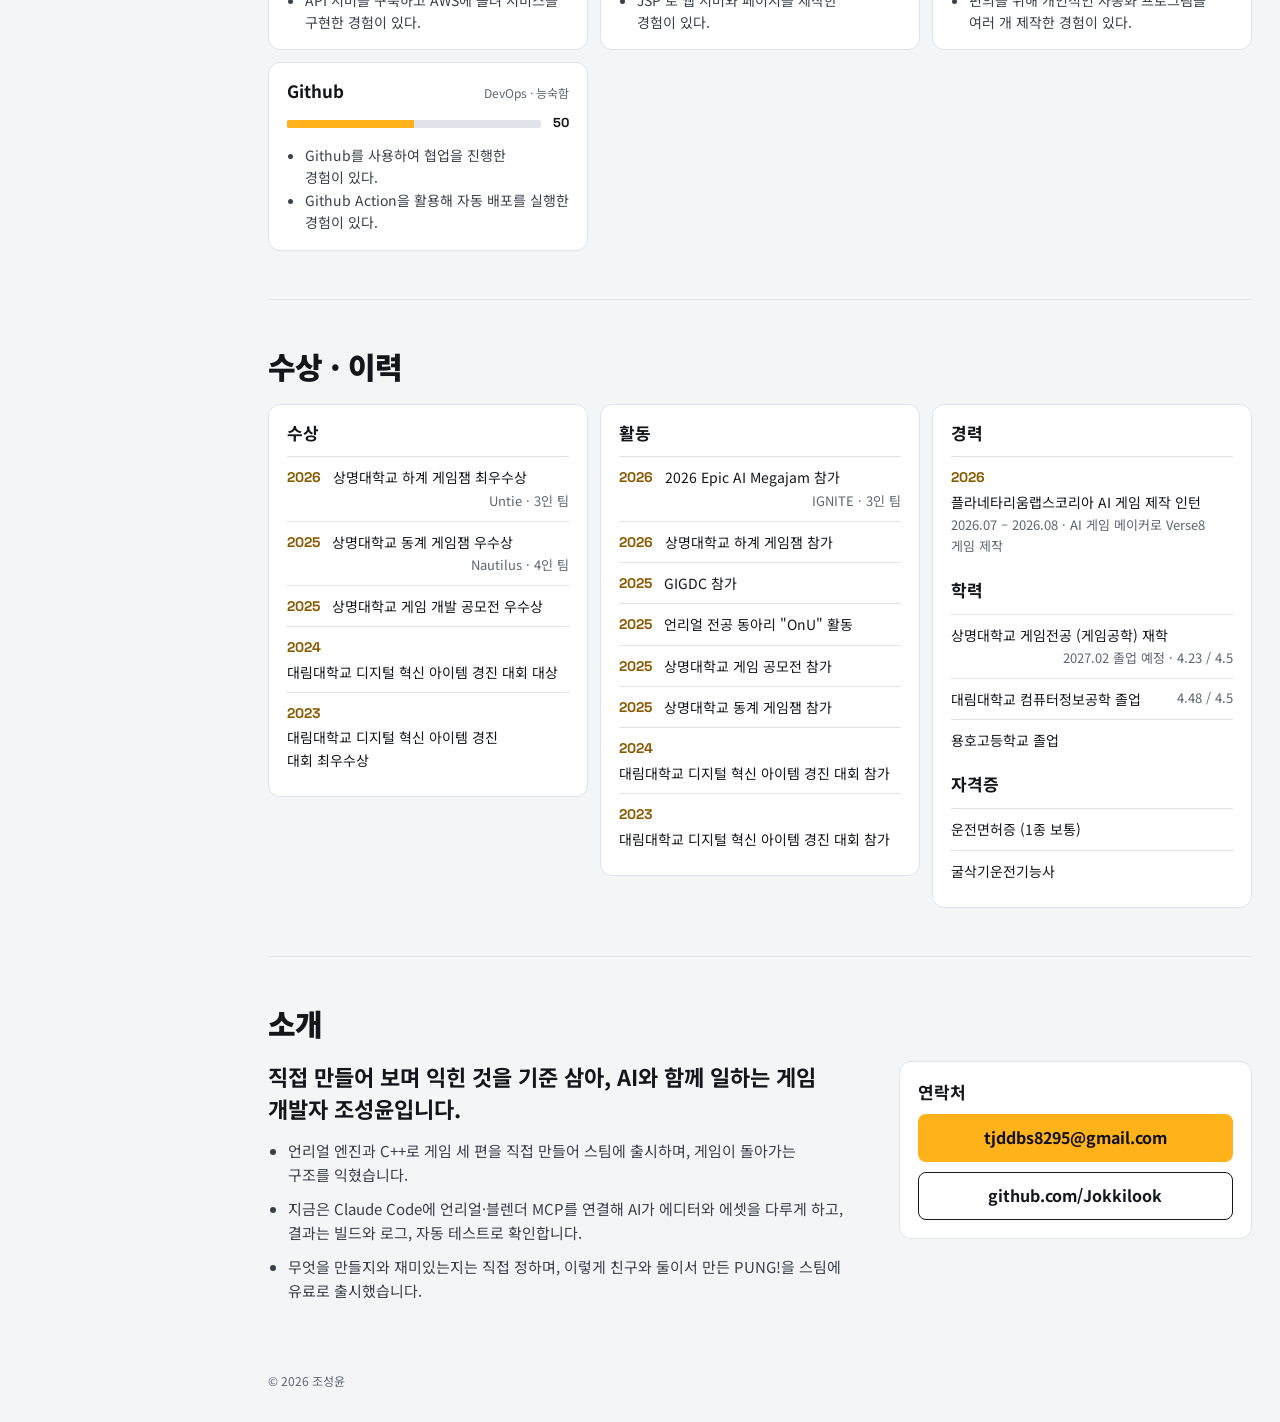
==== commit 8d602402: "소개 항목 3개를 과거·현재 방식·결과 순서로 다듬기 Co-Authored-By: Claude Opus 5.5 <noreply@anthropic.com> Claude-Session" ====
--- a/index.html
+++ b/index.html
@@ -303,9 +303,9 @@
           <div class="about__text">
             <p class="about__headline">직접 만들어 보며 익힌 것을 기준 삼아, AI와 함께 일하는 게임 개발자 조성윤입니다.</p>
             <ul class="about__points">
-              <li>AI 도구(Claude Code)가 일하는 규칙과 검증 체계를 설계해, 친구와 둘이서 PUNG!을 스팀에 유료 출시했습니다.</li>
-              <li>Unreal·Blender MCP로 AI가 에디터와 에셋을 직접 다루게 하고, AI가 "됐다"고 한 것을 빌드·로그·자동 테스트로 확인하는 방식으로 일합니다.</li>
-              <li>AI 이전에는 언리얼 엔진·C++로 멀티플레이 플레이어, 인벤토리, 제작, 세이브/로드 시스템을 직접 설계·구현하고 스팀에 게임을 출시했습니다. 그 경험이 AI의 결과물을 판단하는 기준이 됩니다.</li>
+              <li>언리얼 엔진과 C++로 게임 세 편을 직접 만들어 스팀에 출시하며, 게임이 돌아가는 구조를 익혔습니다.</li>
+              <li>지금은 Claude Code에 언리얼·블렌더 MCP를 연결해 AI가 에디터와 에셋을 다루게 하고, 결과는 빌드와 로그, 자동 테스트로 확인합니다.</li>
+              <li>무엇을 만들지와 재미있는지는 직접 정하며, 이렇게 친구와 둘이서 만든 PUNG!을 스팀에 유료로 출시했습니다.</li>
             </ul>
           </div>
           <div class="about__contact panel">
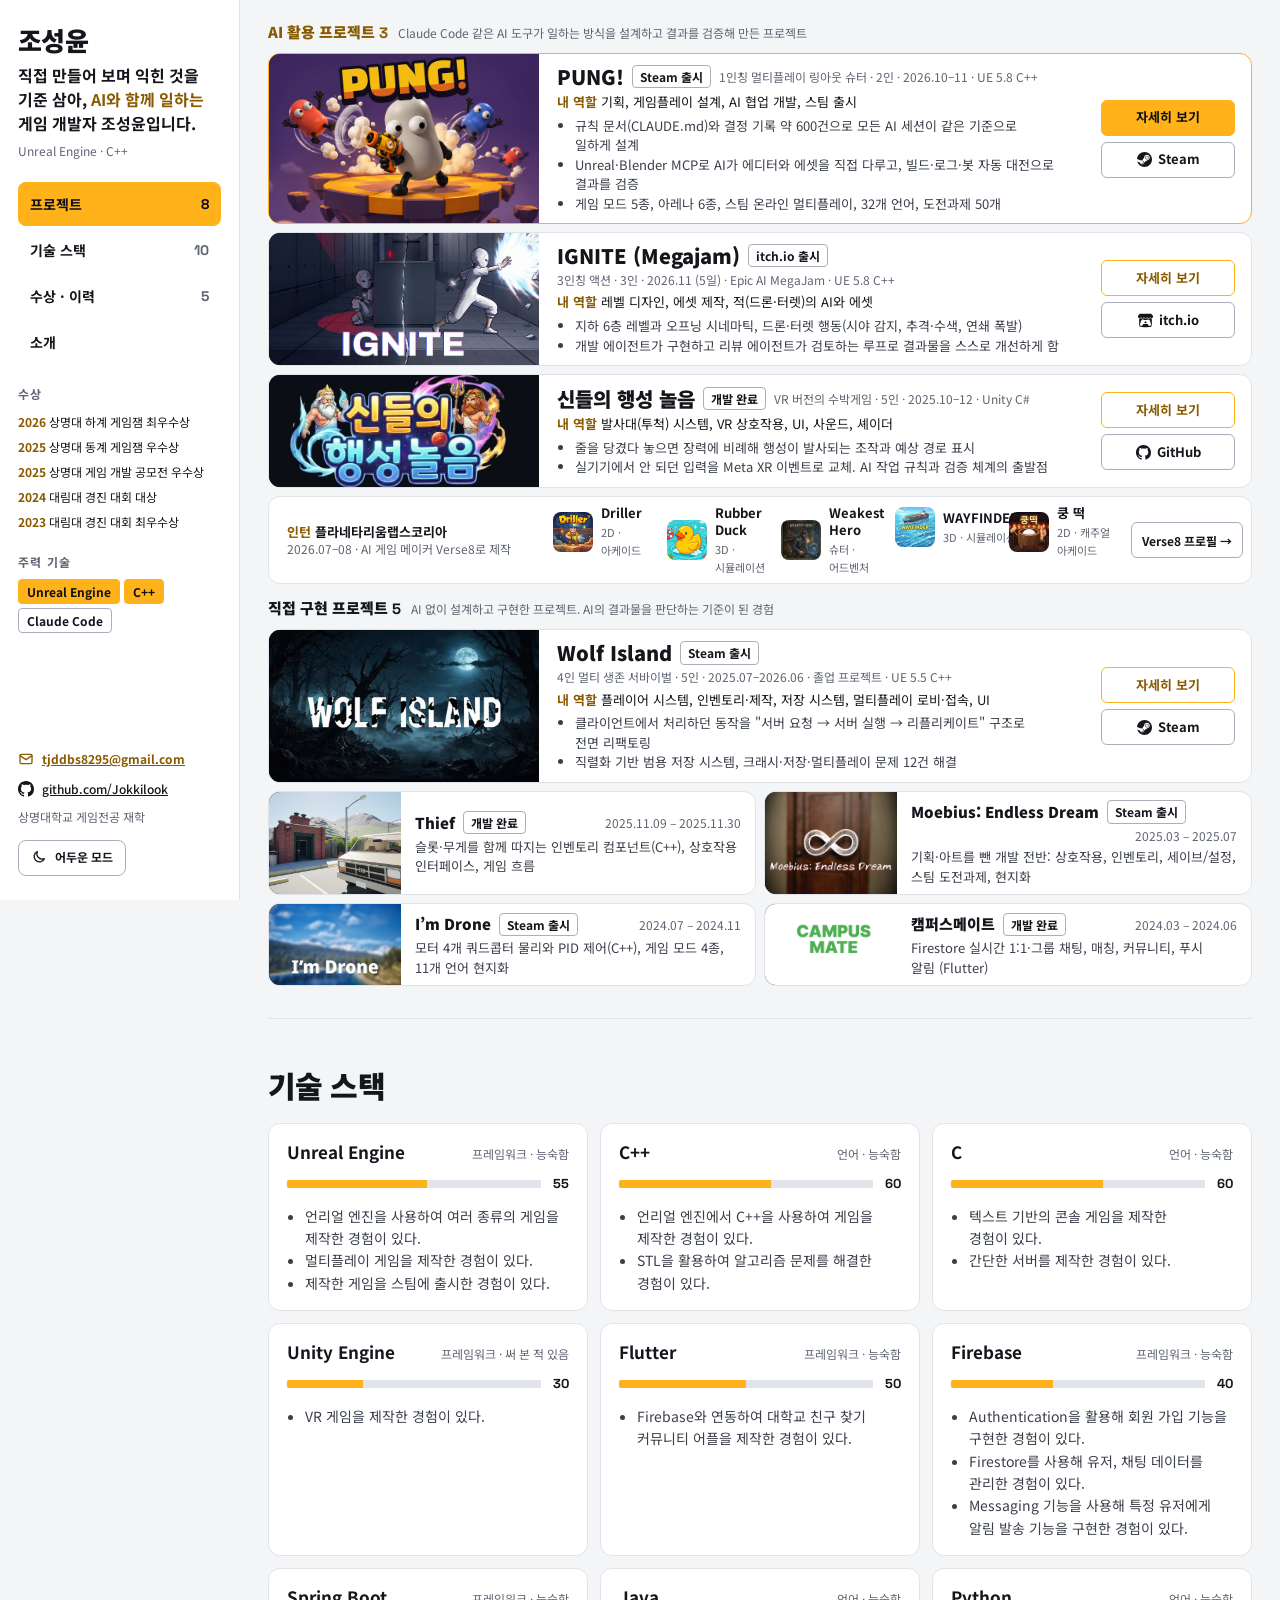
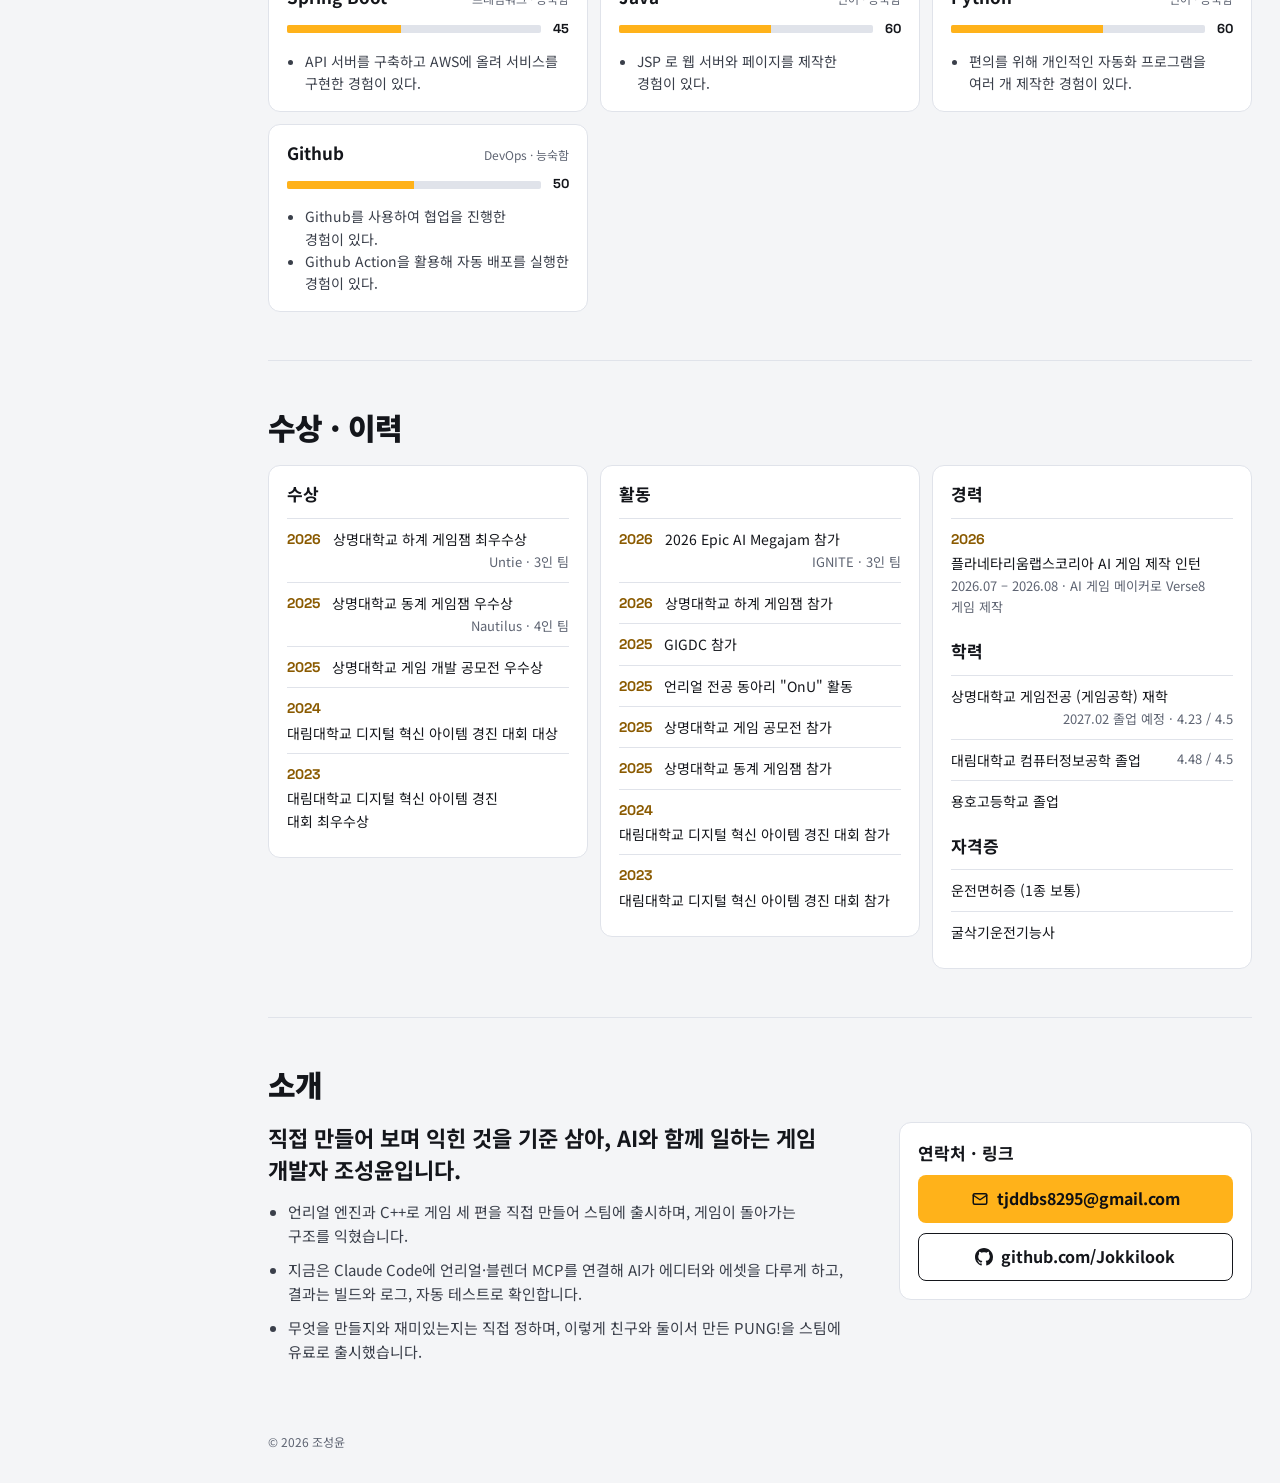
==== commit 66b5c10c: "링크 아이콘 추가, 직접 구현 프로젝트를 작은 줄로 변경 - Steam·itch.io·GitHub·YouTube 링크 버튼과 연락처 버튼에 아이콘 추가 - 소개 섹션의 연락처 상자" ====
--- a/index.html
+++ b/index.html
@@ -9,7 +9,7 @@
   <link rel="preconnect" href="https://fonts.gstatic.com" crossorigin>
   <link href="https://fonts.googleapis.com/css2?family=Noto+Sans+KR:wght@400;500;700;900&family=Space+Grotesk:wght@500;700&display=swap" rel="stylesheet">
   <script>(function(){var t=null;try{t=localStorage.getItem('theme')}catch(e){}if(t!=='light'&&t!=='dark'){t=matchMedia('(prefers-color-scheme: light)').matches?'light':'dark'}document.documentElement.dataset.theme=t})();</script>
-  <link rel="stylesheet" href="css/style.css?v=1795360426">
+  <link rel="stylesheet" href="css/style.css?v=1795361111">
 </head>
 <body>
   <!-- rail:start (build.py가 생성) -->
@@ -41,8 +41,6 @@
         <ul class="chips">
           <li class="is-key">Unreal Engine</li>
           <li class="is-key">C++</li>
-          <li>멀티플레이</li>
-          <li>Steam 연동</li>
           <li>Claude Code</li>
         </ul>
       </div>
@@ -76,7 +74,7 @@
             <p class="row__role"><b>내 역할</b>기획, 게임플레이 설계, AI 협업 개발, 스팀 출시</p>
             <ul class="row__points"><li>규칙 문서(CLAUDE.md)와 결정 기록 약 600건으로 모든 AI 세션이 같은 기준으로 일하게 설계</li><li>Unreal·Blender MCP로 AI가 에디터와 에셋을 직접 다루고, 빌드·로그·봇 자동 대전으로 결과를 검증</li><li>게임 모드 5종, 아레나 6종, 스팀 온라인 멀티플레이, 32개 언어, 도전과제 50개</li></ul>
           </div>
-          <div class="row__side"><a class="mini mini--primary" href="projects/pung.html">자세히 보기</a><a class="mini" href="https://store.steampowered.com/app/5458400/PUNG/" target="_blank" rel="noopener">Steam</a></div>
+          <div class="row__side"><a class="mini mini--primary" href="projects/pung.html">자세히 보기</a><a class="mini" href="https://store.steampowered.com/app/5458400/PUNG/" target="_blank" rel="noopener"><svg viewBox="0 0 24 24" aria-hidden="true" fill="currentColor"><path d="M11.979 0C5.678 0 .511 4.86.022 11.037l6.432 2.658c.545-.371 1.203-.59 1.912-.59.063 0 .125.004.188.006l2.861-4.142V8.91c0-2.495 2.028-4.524 4.524-4.524 2.494 0 4.524 2.031 4.524 4.527s-2.03 4.525-4.524 4.525h-.105l-4.076 2.911c0 .052.004.105.004.159 0 1.875-1.515 3.396-3.39 3.396-1.635 0-3.016-1.173-3.331-2.727L.436 15.27C1.862 20.307 6.486 24 11.979 24c6.627 0 11.999-5.373 11.999-12S18.605 0 11.979 0zM7.54 18.21l-1.473-.61c.262.543.714.999 1.314 1.25 1.297.539 2.793-.076 3.332-1.375.263-.63.264-1.319.005-1.949s-.75-1.121-1.377-1.383c-.624-.26-1.29-.249-1.878-.03l1.523.63c.956.4 1.409 1.5 1.009 2.455-.397.957-1.497 1.41-2.454 1.012H7.54zm11.415-9.303c0-1.662-1.353-3.015-3.015-3.015-1.665 0-3.015 1.353-3.015 3.015 0 1.665 1.35 3.015 3.015 3.015 1.663 0 3.015-1.35 3.015-3.015zm-5.273-.005c0-1.252 1.013-2.266 2.265-2.266 1.249 0 2.266 1.014 2.266 2.266 0 1.251-1.017 2.265-2.266 2.265-1.253 0-2.265-1.014-2.265-2.265z"/></svg>Steam</a></div>
         </article>
         <article class="row">
           <div class="row__media"><img src="assets/covers/ignite.jpg" alt="IGNITE (Megajam) 대표 이미지" loading="lazy" style="object-position: 50% 100%"></div>
@@ -89,7 +87,7 @@
             <p class="row__role"><b>내 역할</b>레벨 디자인, 에셋 제작, 적(드론·터렛)의 AI와 에셋</p>
             <ul class="row__points"><li>지하 6층 레벨과 오프닝 시네마틱, 드론·터렛 행동(시야 감지, 추격·수색, 연쇄 폭발)</li><li>개발 에이전트가 구현하고 리뷰 에이전트가 검토하는 루프로 결과물을 스스로 개선하게 함</li></ul>
           </div>
-          <div class="row__side"><a class="mini mini--accent" href="projects/ignite.html">자세히 보기</a><a class="mini" href="https://jokkilook.itch.io/ignite" target="_blank" rel="noopener">itch.io</a></div>
+          <div class="row__side"><a class="mini mini--accent" href="projects/ignite.html">자세히 보기</a><a class="mini" href="https://jokkilook.itch.io/ignite" target="_blank" rel="noopener"><svg viewBox="0 0 24 24" aria-hidden="true" fill="currentColor"><path d="M3.13 1.338C2.08 1.96.02 4.328 0 4.95v1.03c0 1.303 1.22 2.45 2.325 2.45 1.33 0 2.436-1.102 2.436-2.41 0 1.308 1.07 2.41 2.4 2.41 1.328 0 2.362-1.102 2.362-2.41 0 1.308 1.137 2.41 2.466 2.41h.024c1.33 0 2.466-1.102 2.466-2.41 0 1.308 1.034 2.41 2.363 2.41 1.33 0 2.4-1.102 2.4-2.41 0 1.308 1.106 2.41 2.435 2.41C22.78 8.43 24 7.282 24 5.98V4.95c-.02-.62-2.082-2.99-3.13-3.612-3.253-.114-5.508-.134-8.87-.133-3.362 0-7.945.053-8.87.133zm6.376 6.477a2.74 2.74 0 0 1-.468.602c-.5.49-1.19.795-1.947.795a2.786 2.786 0 0 1-1.95-.795c-.182-.178-.32-.37-.446-.59-.127.222-.303.412-.486.59a2.788 2.788 0 0 1-1.95.795c-.092 0-.187-.025-.264-.052-.107 1.113-.152 2.176-.168 2.95v.005l-.006 1.167c.02 2.334-.23 7.564 1.03 8.85 1.952.454 5.545.662 9.15.663 3.605 0 7.198-.21 9.15-.664 1.26-1.284 1.01-6.514 1.03-8.848l-.006-1.167v-.004c-.016-.775-.06-1.838-.168-2.95-.077.026-.172.052-.263.052a2.788 2.788 0 0 1-1.95-.795c-.184-.178-.36-.368-.486-.59-.127.22-.265.412-.447.59a2.786 2.786 0 0 1-1.95.794c-.76 0-1.446-.303-1.948-.793a2.74 2.74 0 0 1-.468-.602 2.738 2.738 0 0 1-.463.602 2.787 2.787 0 0 1-1.95.794h-.16a2.787 2.787 0 0 1-1.95-.793 2.738 2.738 0 0 1-.464-.602zm-2.004 2.59v.002c.795.002 1.5 0 2.373.953.687-.072 1.406-.108 2.125-.107.72 0 1.438.035 2.125.107.873-.953 1.578-.95 2.372-.953.376 0 1.876 0 2.92 2.934l1.123 4.028c.832 2.995-.266 3.068-1.636 3.07-2.03-.075-3.156-1.55-3.156-3.025-1.124.184-2.436.276-3.748.277-1.312 0-2.624-.093-3.748-.277 0 1.475-1.125 2.95-3.156 3.026-1.37-.004-2.468-.077-1.636-3.072l1.122-4.027c1.045-2.934 2.545-2.934 2.92-2.934zM12 12.714c-.002.002-2.14 1.964-2.523 2.662l1.4-.056v1.22c0 .056.56.033 1.123.007.562.026 1.124.05 1.124-.008v-1.22l1.4.055C14.138 14.677 12 12.713 12 12.713z"/></svg>itch.io</a></div>
         </article>
         <article class="row">
           <div class="row__media"><img src="assets/covers/planet.jpg" alt="신들의 행성 놀음 대표 이미지" loading="lazy"></div>
@@ -102,7 +100,7 @@
             <p class="row__role"><b>내 역할</b>발사대(투척) 시스템, VR 상호작용, UI, 사운드, 셰이더</p>
             <ul class="row__points"><li>줄을 당겼다 놓으면 장력에 비례해 행성이 발사되는 조작과 예상 경로 표시</li><li>실기기에서 안 되던 입력을 Meta XR 이벤트로 교체. AI 작업 규칙과 검증 체계의 출발점</li></ul>
           </div>
-          <div class="row__side"><a class="mini mini--accent" href="projects/planet.html">자세히 보기</a><a class="mini" href="https://github.com/Jokkilook/Planet" target="_blank" rel="noopener">GitHub</a></div>
+          <div class="row__side"><a class="mini mini--accent" href="projects/planet.html">자세히 보기</a><a class="mini" href="https://github.com/Jokkilook/Planet" target="_blank" rel="noopener"><svg viewBox="0 0 16 16" aria-hidden="true" fill="currentColor"><path d="M8 0C3.58 0 0 3.58 0 8c0 3.54 2.29 6.53 5.47 7.59.4.07.55-.17.55-.38 0-.19-.01-.82-.01-1.49-2.01.37-2.53-.49-2.69-.94-.09-.23-.48-.94-.82-1.13-.28-.15-.68-.52-.01-.53.63-.01 1.08.58 1.23.82.72 1.21 1.87.87 2.33.66.07-.52.28-.87.51-1.07-1.78-.2-3.64-.89-3.64-3.95 0-.87.31-1.59.82-2.15-.08-.2-.36-1.02.08-2.12 0 0 .67-.21 2.2.82.64-.18 1.32-.27 2-.27s1.36.09 2 .27c1.53-1.04 2.2-.82 2.2-.82.44 1.1.16 1.92.08 2.12.51.56.82 1.27.82 2.15 0 3.07-1.87 3.75-3.65 3.95.29.25.54.73.54 1.48 0 1.07-.01 1.93-.01 2.2 0 .21.15.46.55.38A8.01 8.01 0 0 0 16 8c0-4.42-3.58-8-8-8z"/></svg>GitHub</a></div>
         </article>
         <!-- ai:end -->
 
@@ -137,32 +135,36 @@
             <p class="row__role"><b>내 역할</b>플레이어 시스템, 인벤토리·제작, 저장 시스템, 멀티플레이 로비·접속, UI</p>
             <ul class="row__points"><li>클라이언트에서 처리하던 동작을 "서버 요청 → 서버 실행 → 리플리케이트" 구조로 전면 리팩토링</li><li>직렬화 기반 범용 저장 시스템, 크래시·저장·멀티플레이 문제 12건 해결</li></ul>
           </div>
-          <div class="row__side"><a class="mini mini--accent" href="projects/wolf-island.html">자세히 보기</a><a class="mini" href="https://store.steampowered.com/app/4729580/Wolf_Island/" target="_blank" rel="noopener">Steam</a></div>
+          <div class="row__side"><a class="mini mini--accent" href="projects/wolf-island.html">자세히 보기</a><a class="mini" href="https://store.steampowered.com/app/4729580/Wolf_Island/" target="_blank" rel="noopener"><svg viewBox="0 0 24 24" aria-hidden="true" fill="currentColor"><path d="M11.979 0C5.678 0 .511 4.86.022 11.037l6.432 2.658c.545-.371 1.203-.59 1.912-.59.063 0 .125.004.188.006l2.861-4.142V8.91c0-2.495 2.028-4.524 4.524-4.524 2.494 0 4.524 2.031 4.524 4.527s-2.03 4.525-4.524 4.525h-.105l-4.076 2.911c0 .052.004.105.004.159 0 1.875-1.515 3.396-3.39 3.396-1.635 0-3.016-1.173-3.331-2.727L.436 15.27C1.862 20.307 6.486 24 11.979 24c6.627 0 11.999-5.373 11.999-12S18.605 0 11.979 0zM7.54 18.21l-1.473-.61c.262.543.714.999 1.314 1.25 1.297.539 2.793-.076 3.332-1.375.263-.63.264-1.319.005-1.949s-.75-1.121-1.377-1.383c-.624-.26-1.29-.249-1.878-.03l1.523.63c.956.4 1.409 1.5 1.009 2.455-.397.957-1.497 1.41-2.454 1.012H7.54zm11.415-9.303c0-1.662-1.353-3.015-3.015-3.015-1.665 0-3.015 1.353-3.015 3.015 0 1.665 1.35 3.015 3.015 3.015 1.663 0 3.015-1.35 3.015-3.015zm-5.273-.005c0-1.252 1.013-2.266 2.265-2.266 1.249 0 2.266 1.014 2.266 2.266 0 1.251-1.017 2.265-2.266 2.265-1.253 0-2.265-1.014-2.265-2.265z"/></svg>Steam</a></div>
         </article>
-        <div class="ptable panel">
-          <a class="ptable__row" href="projects/thief.html">
-            <span class="ptable__name">Thief</span>
-            <span>개발 완료</span>
-            <span class="ptable__brief">슬롯·무게를 함께 따지는 인벤토리 컴포넌트(C++), 상호작용 인터페이스, 게임 흐름</span>
-            <span class="ptable__period">2025.11.09 – 2025.11.30</span>
+        <div class="pcards">
+          <a class="pcard" href="projects/thief.html">
+            <span class="pcard__media"><img src="assets/covers/thief.jpg" alt="Thief 대표 이미지" loading="lazy"></span>
+            <span class="pcard__body">
+              <span class="pcard__head"><strong>Thief</strong><span class="badge">개발 완료</span><span class="pcard__period">2025.11.09 – 2025.11.30</span></span>
+              <span class="pcard__brief">슬롯·무게를 함께 따지는 인벤토리 컴포넌트(C++), 상호작용 인터페이스, 게임 흐름</span>
+            </span>
           </a>
-          <a class="ptable__row" href="projects/moebius.html">
-            <span class="ptable__name">Moebius: Endless Dream</span>
-            <span>Steam 출시</span>
-            <span class="ptable__brief">기획·아트를 뺀 개발 전반: 상호작용, 인벤토리, 세이브/설정, 스팀 도전과제, 현지화</span>
-            <span class="ptable__period">2025.03 – 2025.07</span>
+          <a class="pcard" href="projects/moebius.html">
+            <span class="pcard__media"><img src="assets/covers/moebius.jpg" alt="Moebius: Endless Dream 대표 이미지" loading="lazy"></span>
+            <span class="pcard__body">
+              <span class="pcard__head"><strong>Moebius: Endless Dream</strong><span class="badge">Steam 출시</span><span class="pcard__period">2025.03 – 2025.07</span></span>
+              <span class="pcard__brief">기획·아트를 뺀 개발 전반: 상호작용, 인벤토리, 세이브/설정, 스팀 도전과제, 현지화</span>
+            </span>
           </a>
-          <a class="ptable__row" href="projects/im-drone.html">
-            <span class="ptable__name">I’m Drone</span>
-            <span>Steam 출시</span>
-            <span class="ptable__brief">모터 4개 쿼드콥터 물리와 PID 제어(C++), 게임 모드 4종, 11개 언어 현지화</span>
-            <span class="ptable__period">2024.07 – 2024.11</span>
+          <a class="pcard" href="projects/im-drone.html">
+            <span class="pcard__media"><img src="assets/covers/im-drone.jpg" alt="I’m Drone 대표 이미지" loading="lazy"></span>
+            <span class="pcard__body">
+              <span class="pcard__head"><strong>I’m Drone</strong><span class="badge">Steam 출시</span><span class="pcard__period">2024.07 – 2024.11</span></span>
+              <span class="pcard__brief">모터 4개 쿼드콥터 물리와 PID 제어(C++), 게임 모드 4종, 11개 언어 현지화</span>
+            </span>
           </a>
-          <a class="ptable__row" href="projects/campusmate.html">
-            <span class="ptable__name">캠퍼스메이트</span>
-            <span>개발 완료</span>
-            <span class="ptable__brief">Firestore 실시간 1:1·그룹 채팅, 매칭, 커뮤니티, 푸시 알림 (Flutter)</span>
-            <span class="ptable__period">2024.03 – 2024.06</span>
+          <a class="pcard" href="projects/campusmate.html">
+            <span class="pcard__media"><img src="assets/covers/campusmate.jpg" alt="캠퍼스메이트 대표 이미지" loading="lazy"></span>
+            <span class="pcard__body">
+              <span class="pcard__head"><strong>캠퍼스메이트</strong><span class="badge">개발 완료</span><span class="pcard__period">2024.03 – 2024.06</span></span>
+              <span class="pcard__brief">Firestore 실시간 1:1·그룹 채팅, 매칭, 커뮤니티, 푸시 알림 (Flutter)</span>
+            </span>
           </a>
         </div>
         <!-- hand:end -->
@@ -309,9 +311,9 @@
             </ul>
           </div>
           <div class="about__contact panel">
-            <h3 class="h3">연락처</h3>
-            <a class="btn btn--primary" href="mailto:tjddbs8295@gmail.com">tjddbs8295@gmail.com</a>
-            <a class="btn btn--ghost" href="https://github.com/Jokkilook" target="_blank" rel="noopener">github.com/Jokkilook</a>
+            <h3 class="h3">연락처 · 링크</h3>
+            <a class="btn btn--primary" href="mailto:tjddbs8295@gmail.com"><svg viewBox="0 0 24 24" aria-hidden="true" fill="none" stroke="currentColor" stroke-width="2" stroke-linecap="round" stroke-linejoin="round"><rect x="3" y="5" width="18" height="14" rx="2"/><path d="M3 7l9 6 9-6"/></svg>tjddbs8295@gmail.com</a>
+            <a class="btn btn--ghost" href="https://github.com/Jokkilook" target="_blank" rel="noopener"><svg viewBox="0 0 16 16" aria-hidden="true" fill="currentColor"><path d="M8 0C3.58 0 0 3.58 0 8c0 3.54 2.29 6.53 5.47 7.59.4.07.55-.17.55-.38 0-.19-.01-.82-.01-1.49-2.01.37-2.53-.49-2.69-.94-.09-.23-.48-.94-.82-1.13-.28-.15-.68-.52-.01-.53.63-.01 1.08.58 1.23.82.72 1.21 1.87.87 2.33.66.07-.52.28-.87.51-1.07-1.78-.2-3.64-.89-3.64-3.95 0-.87.31-1.59.82-2.15-.08-.2-.36-1.02.08-2.12 0 0 .67-.21 2.2.82.64-.18 1.32-.27 2-.27s1.36.09 2 .27c1.53-1.04 2.2-.82 2.2-.82.44 1.1.16 1.92.08 2.12.51.56.82 1.27.82 2.15 0 3.07-1.87 3.75-3.65 3.95.29.25.54.73.54 1.48 0 1.07-.01 1.93-.01 2.2 0 .21.15.46.55.38A8.01 8.01 0 0 0 16 8c0-4.42-3.58-8-8-8z"/></svg>github.com/Jokkilook</a>
           </div>
         </div>
       </section>
@@ -319,6 +321,6 @@
       <div class="footer">© 2026 조성윤</div>
     </div>
   </main>
-<script src="js/main.js?v=1795360426"></script>
+<script src="js/main.js?v=1795361111"></script>
 </body>
 </html>
--- a/css/style.css
+++ b/css/style.css
@@ -342,6 +342,13 @@
   transition: background 0.15s;
 }
 
+.btn svg {
+  width: 18px;
+  height: 18px;
+  flex: none;
+  margin-right: 8px;
+}
+
 .btn--primary {
   background: var(--accent);
   color: var(--on-accent);
@@ -554,6 +561,13 @@
   transition: background 0.15s;
 }
 
+.mini svg {
+  width: 15px;
+  height: 15px;
+  flex: none;
+  margin-right: 6px;
+}
+
 .mini:hover {
   background: var(--panel-hover);
 }
@@ -649,43 +663,76 @@
   font-size: 12px;
 }
 
-/* 나머지 프로젝트 표 */
-.ptable {
-  padding: 2px 18px;
-  font-size: 13px;
-}
-
-.ptable__row {
-  min-height: 32px;
-  padding: 4px 0;
+/* 나머지 프로젝트: 위쪽 줄과 같은 형식의 작은 줄 (썸네일 왼쪽, 글 오른쪽) */
+.pcards {
   display: grid;
-  grid-template-columns: 190px 84px minmax(0, 1fr) 160px;
+  grid-template-columns: repeat(2, minmax(0, 1fr));
+  gap: 8px;
+}
+
+.pcard {
+  overflow: hidden;
+  display: flex;
   gap: 14px;
-  align-items: center;
-  border-top: 1px solid var(--line);
+  background: var(--panel);
+  border: 1px solid var(--line);
+  border-radius: 12px;
   color: var(--text);
   text-decoration: none;
-}
-
-.ptable__row:first-child {
-  border-top: 0;
-}
-
-.ptable__row:hover .ptable__name {
-  color: var(--accent-text);
-}
-
-.ptable__name {
-  font-weight: 700;
-}
-
-.ptable__brief {
+  transition: border-color 0.2s;
+}
+
+.pcard:hover {
+  border-color: var(--accent);
+}
+
+.pcard__media {
+  position: relative;
+  flex: 0 0 132px;
+  min-height: 74px;
+  background: #17191e;
+}
+
+.pcard__media img {
+  position: absolute;
+  inset: 0;
+  width: 100%;
+  height: 100%;
+  object-fit: cover;
+}
+
+.pcard__body {
+  flex: 1;
+  min-width: 0;
+  padding: 8px 14px 8px 0;
+  display: flex;
+  flex-direction: column;
+  justify-content: center;
+  gap: 2px;
+}
+
+.pcard__head {
+  display: flex;
+  flex-wrap: wrap;
+  align-items: center;
+  gap: 2px 8px;
+}
+
+.pcard__head strong {
+  font-size: 15px;
+  font-weight: 900;
+}
+
+.pcard__period {
+  margin-left: auto;
+  font-size: 12px;
+  color: var(--muted);
+}
+
+.pcard__brief {
+  font-size: 13px;
+  line-height: 1.5;
   color: var(--text-soft);
-}
-
-.ptable__period {
-  text-align: right;
-  color: var(--muted);
 }
 
 /* ── 섹션 공통 ─────────────────────────────── */
@@ -1183,24 +1230,17 @@
     grid-template-columns: repeat(2, minmax(0, 1fr));
   }
 
-  .ptable {
-    padding: 2px 14px;
-  }
-
-  .ptable__row {
-    grid-template-columns: minmax(0, 1fr) auto;
-    gap: 2px 12px;
-    padding: 10px 0;
-  }
-
-  .ptable__brief {
-    grid-column: 1 / -1;
-    grid-row: 2;
-  }
-
-  .ptable__period {
-    grid-column: 1 / -1;
-    text-align: left;
+  .pcards {
+    grid-template-columns: minmax(0, 1fr);
+  }
+
+  .pcard__media {
+    flex-basis: 104px;
+  }
+
+  .pcard__period {
+    margin-left: 0;
+    flex-basis: 100%;
   }
 
   .info__row dt {
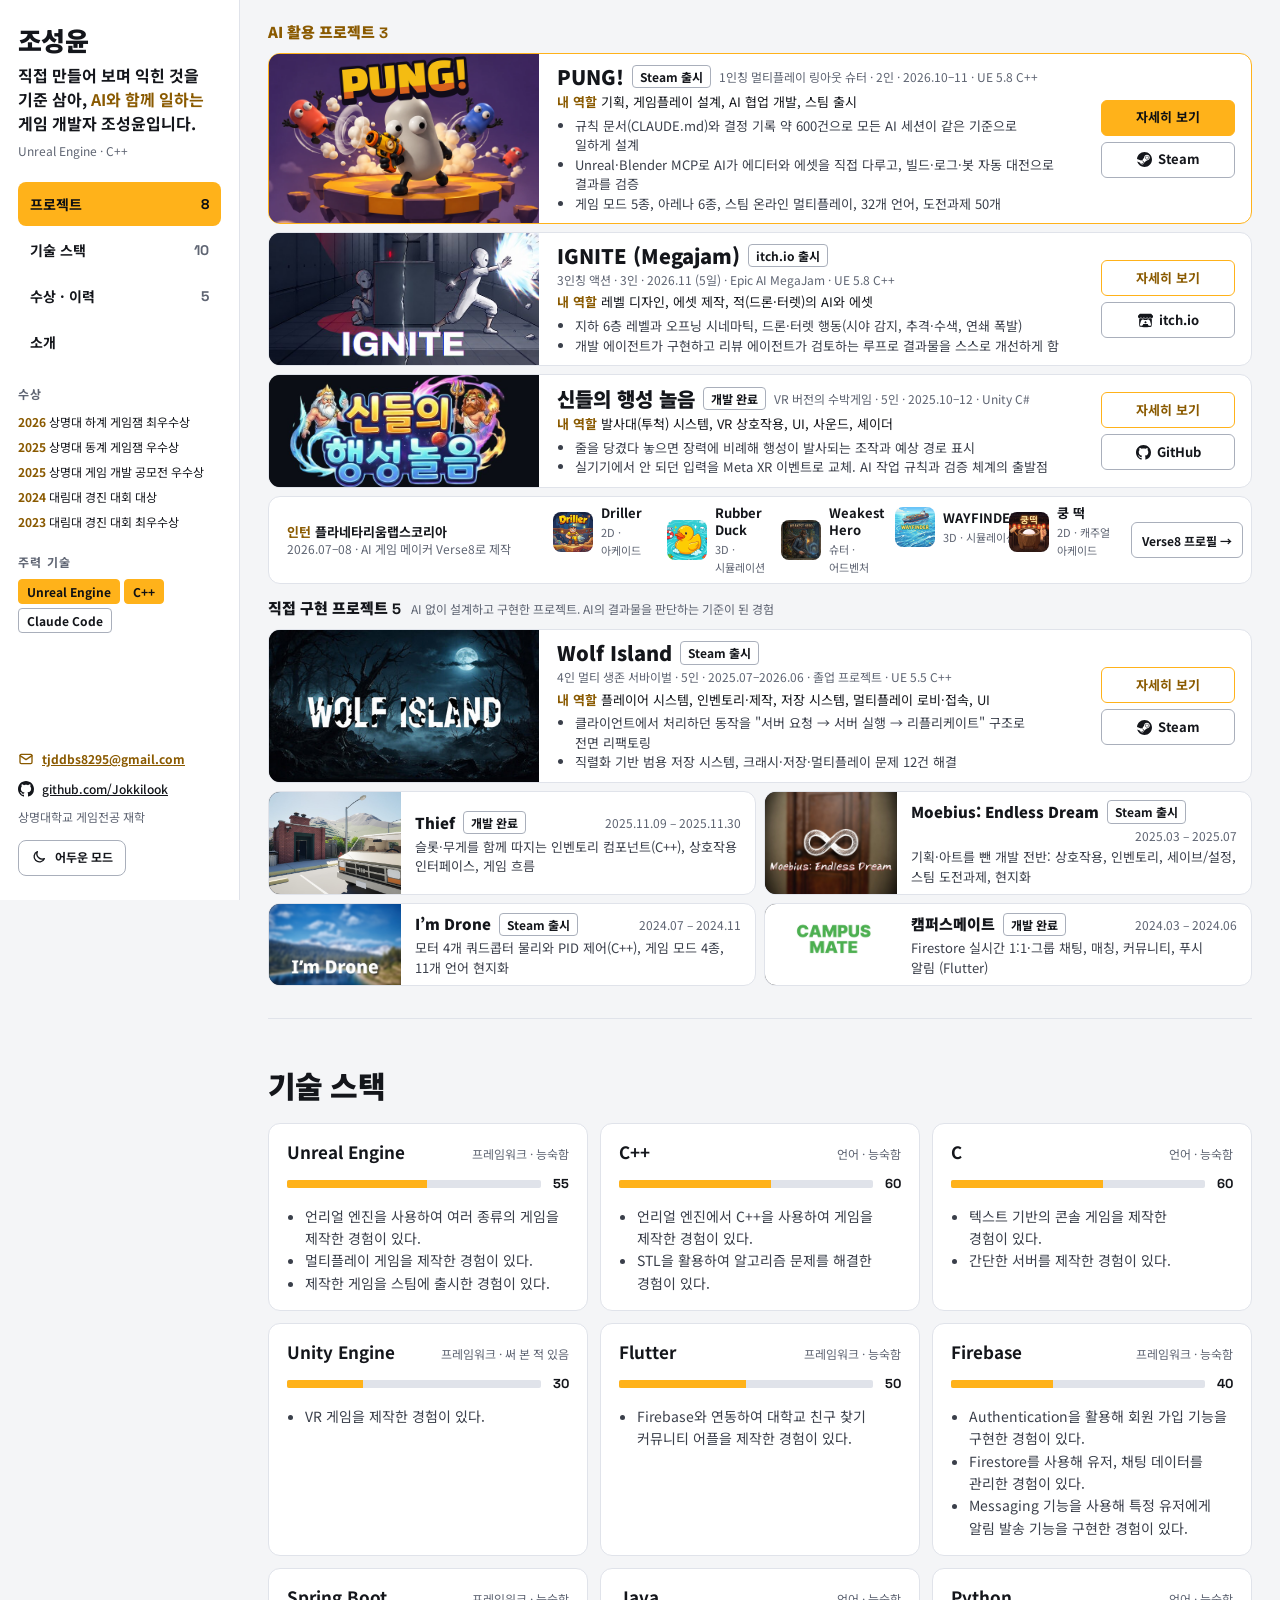
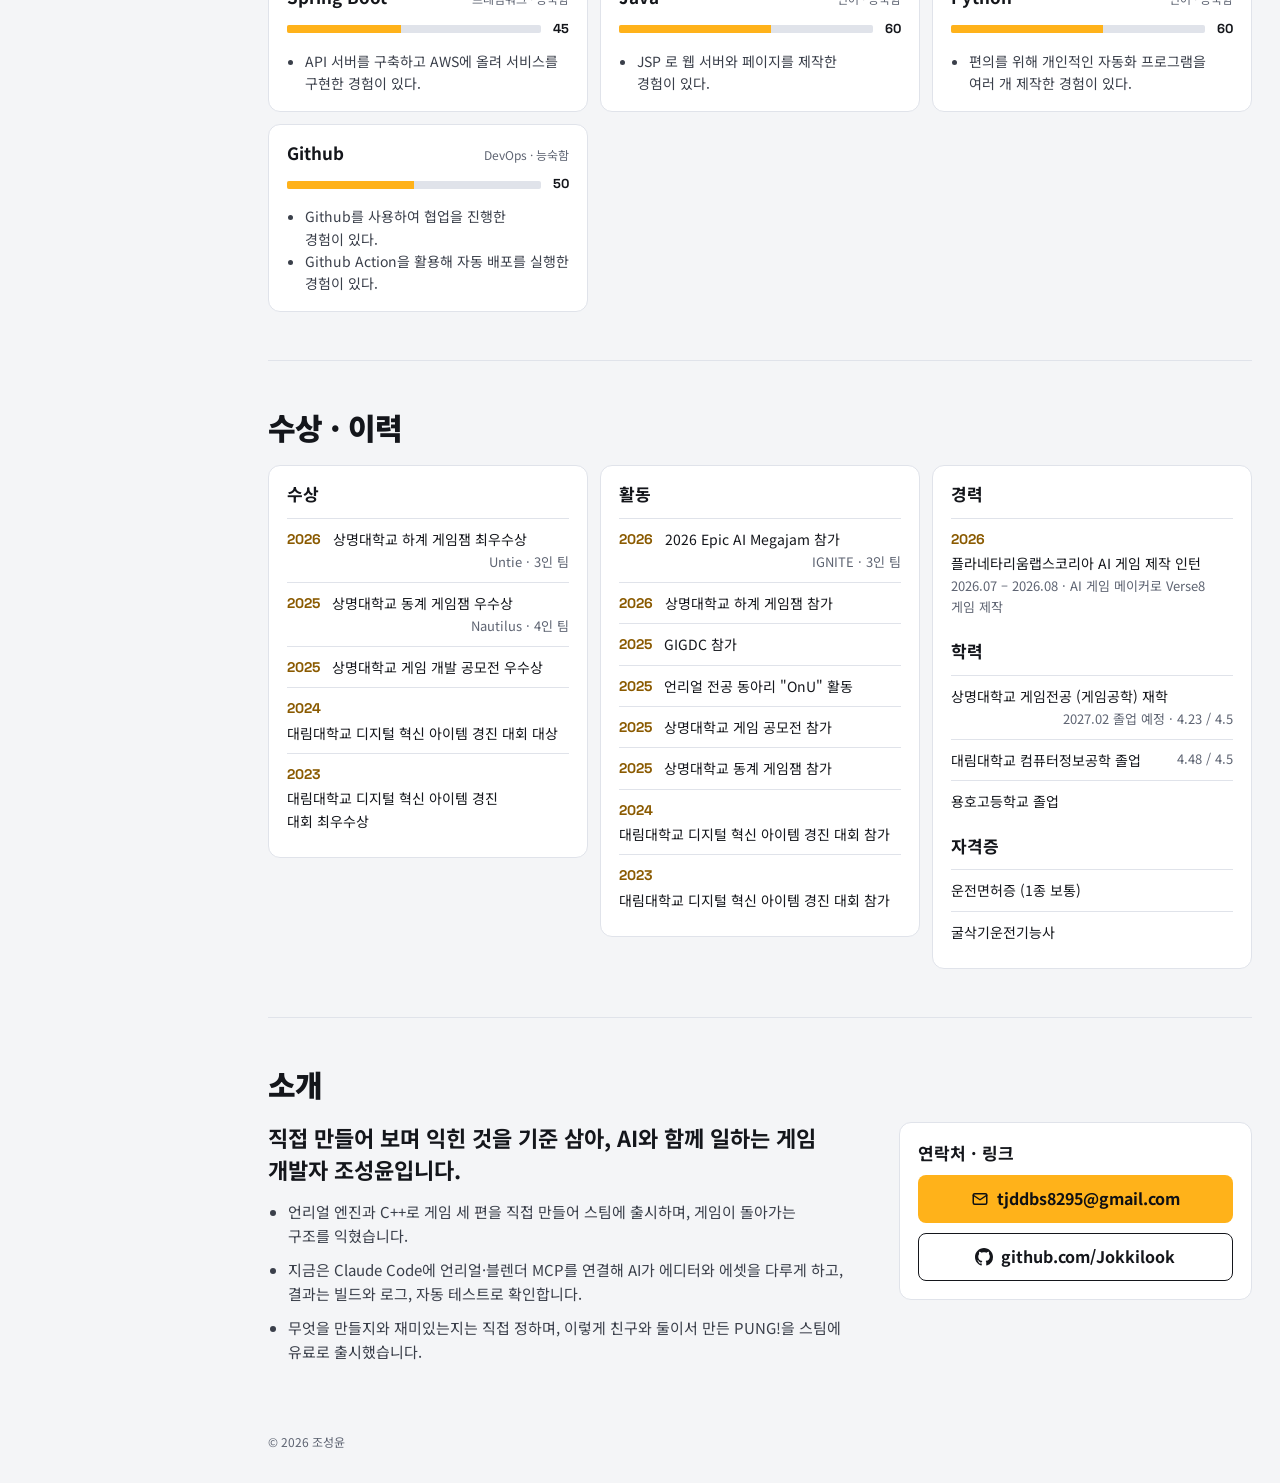
==== commit 38ec22ca: "AI 활용 프로젝트 묶음의 설명 문구 제거 AI를 쓴 방식이 프로젝트마다 달라 한 줄 설명이 맞지 않음.  Co-Authored-By: Claude Fable 5.2 <norepl" ====
--- a/index.html
+++ b/index.html
@@ -61,7 +61,7 @@
         <!-- ai:start (build.py가 생성) -->
         <div class="group-head group-head--ai">
           <h2>AI 활용 프로젝트 <span class="count">3</span></h2>
-          <p>Claude Code 같은 AI 도구가 일하는 방식을 설계하고 결과를 검증해 만든 프로젝트</p>
+
         </div>
         <article class="row row--lead">
           <div class="row__media"><img src="assets/pung.png" alt="PUNG! 대표 이미지" loading="lazy"></div>
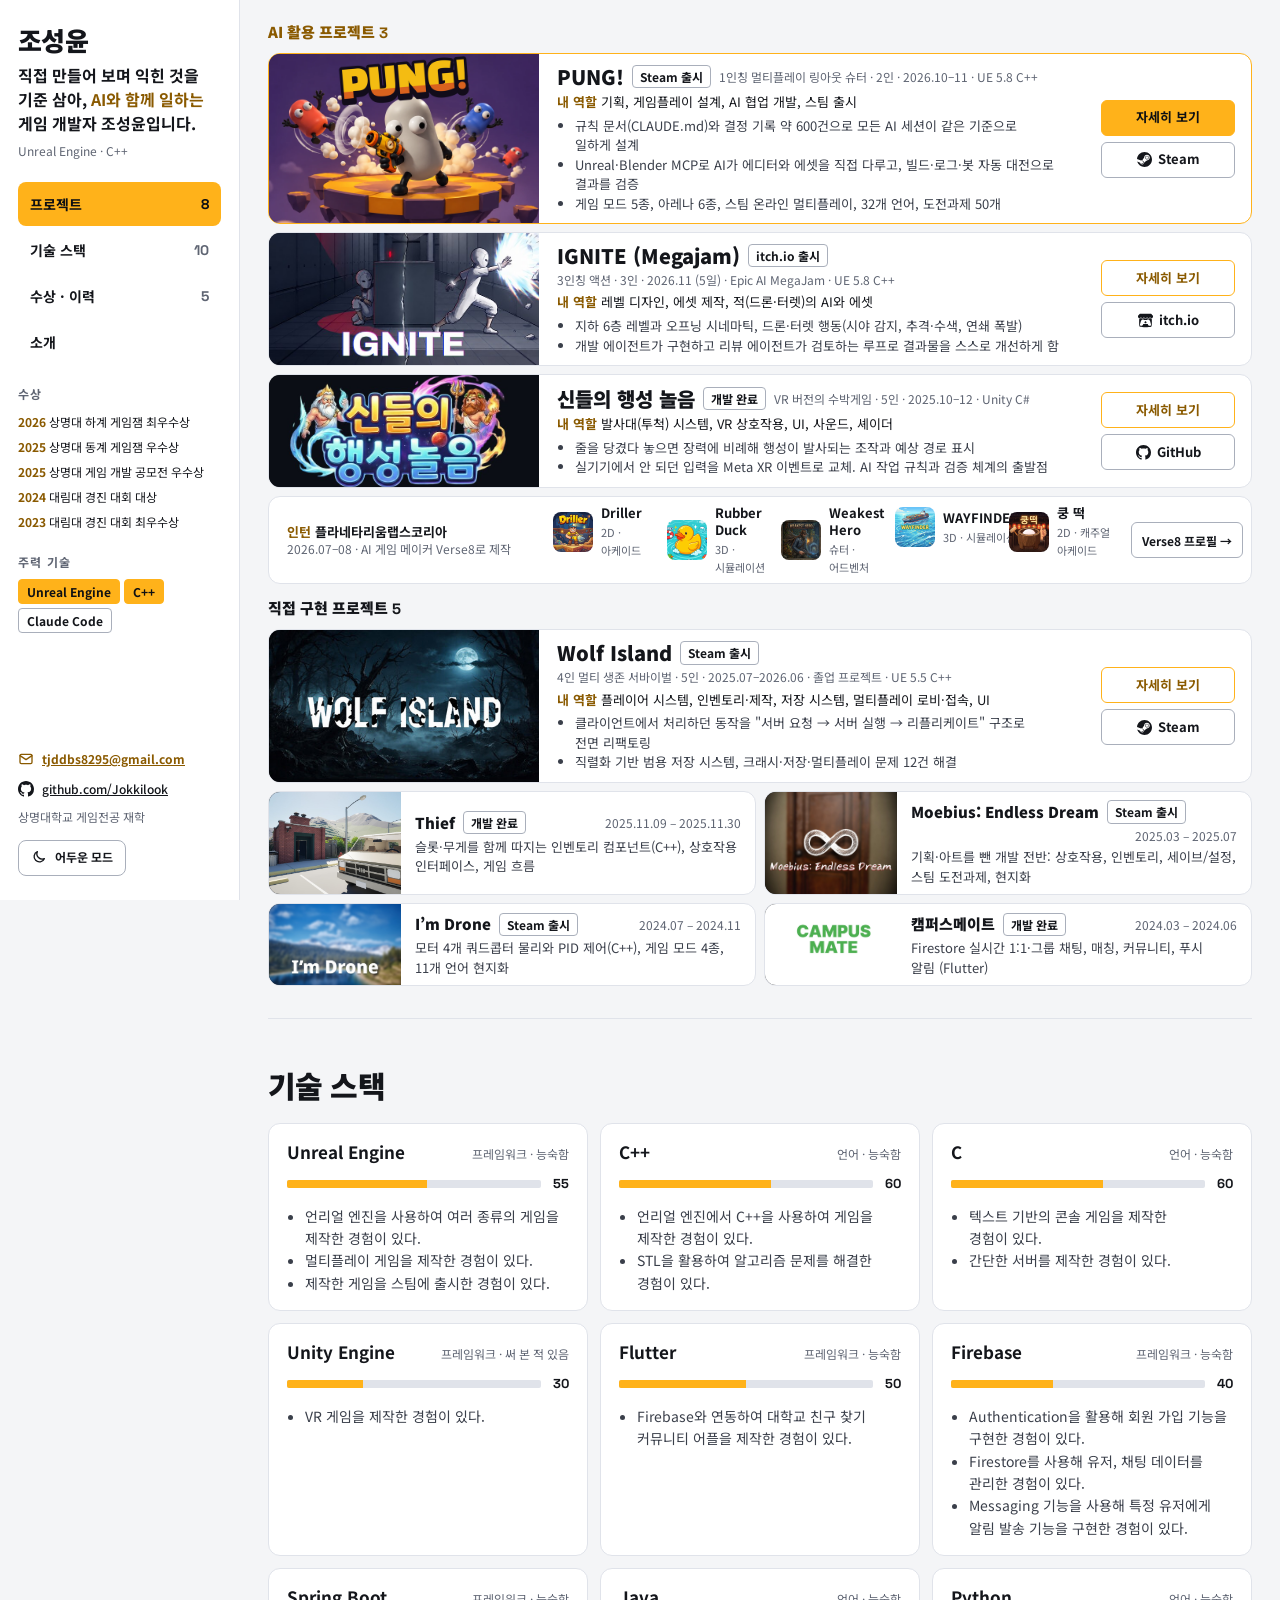
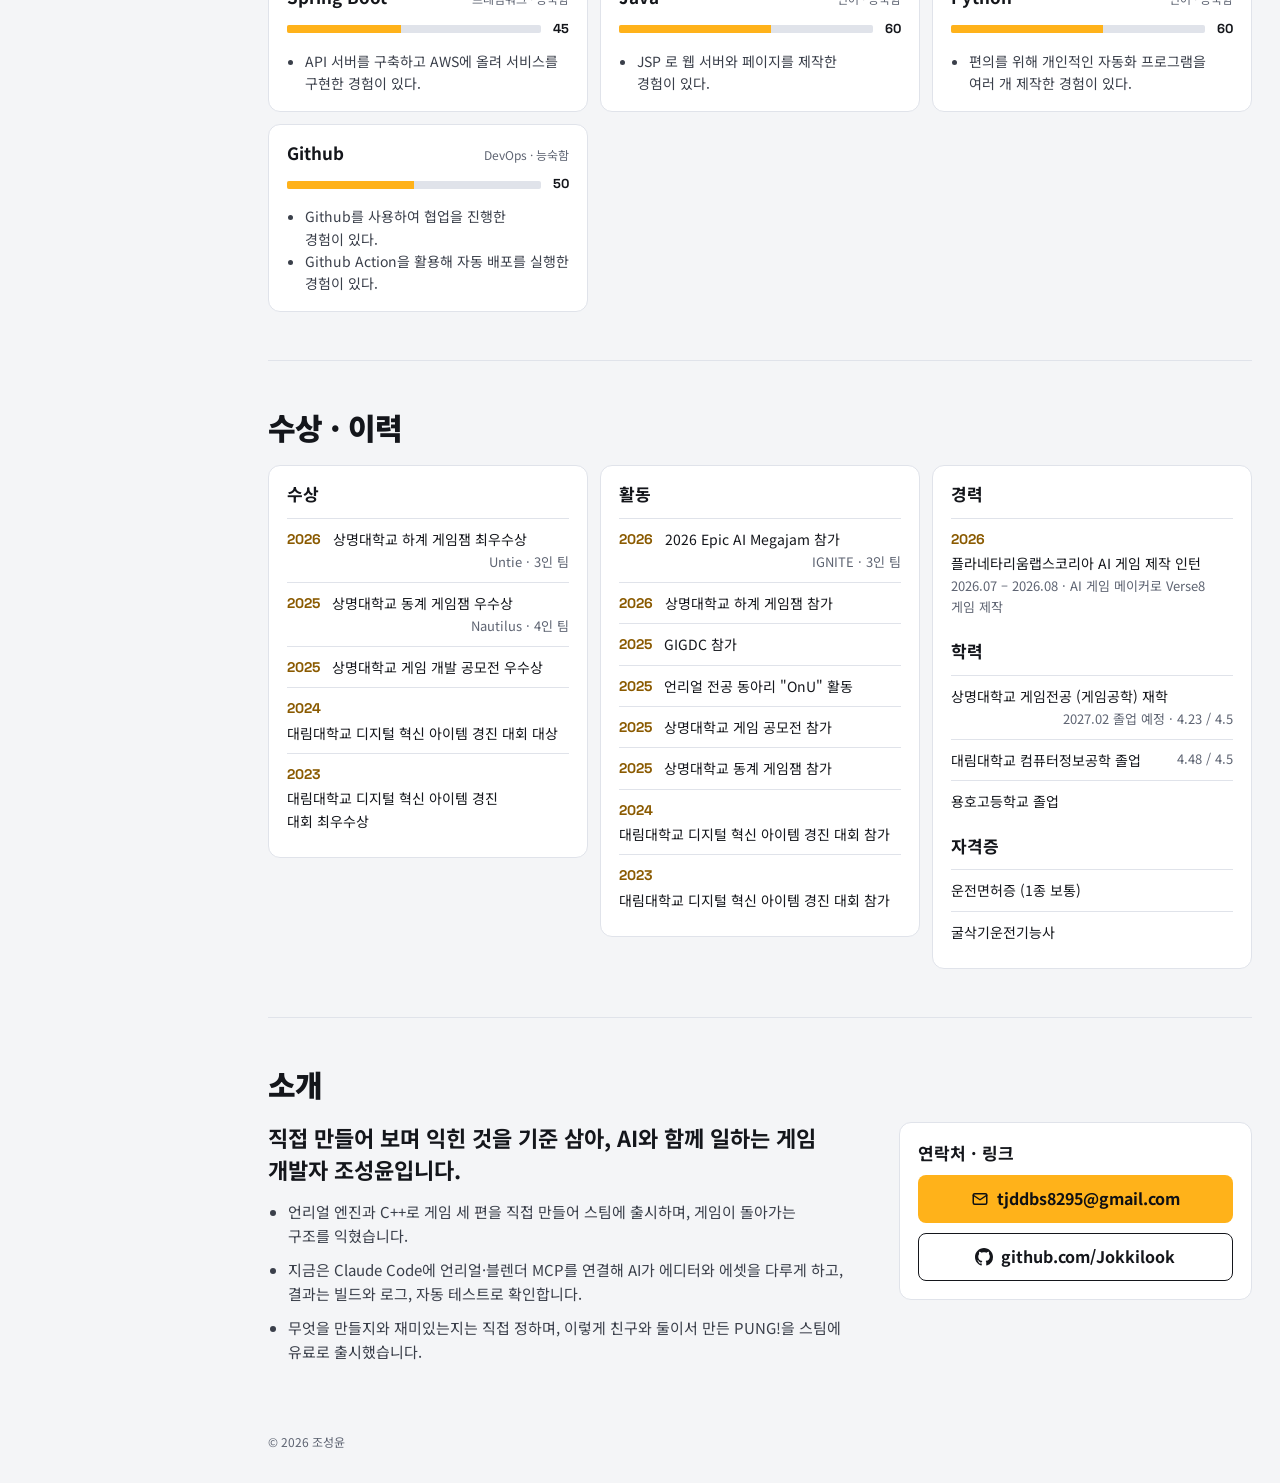
==== commit 08a4e1b7: "직접 구현 프로젝트 묶음의 설명 문구 제거 Co-Authored-By: Claude Fable 5.2 <noreply@anthropic.com>" ====
--- a/index.html
+++ b/index.html
@@ -122,7 +122,7 @@
         <!-- hand:start (build.py가 생성) -->
         <div class="group-head group-head--hand">
           <h2>직접 구현 프로젝트 <span class="count">5</span></h2>
-          <p>AI 없이 설계하고 구현한 프로젝트. AI의 결과물을 판단하는 기준이 된 경험</p>
+
         </div>
         <article class="row">
           <div class="row__media"><img src="assets/covers/wolf-island.jpg" alt="Wolf Island 대표 이미지" loading="lazy"></div>
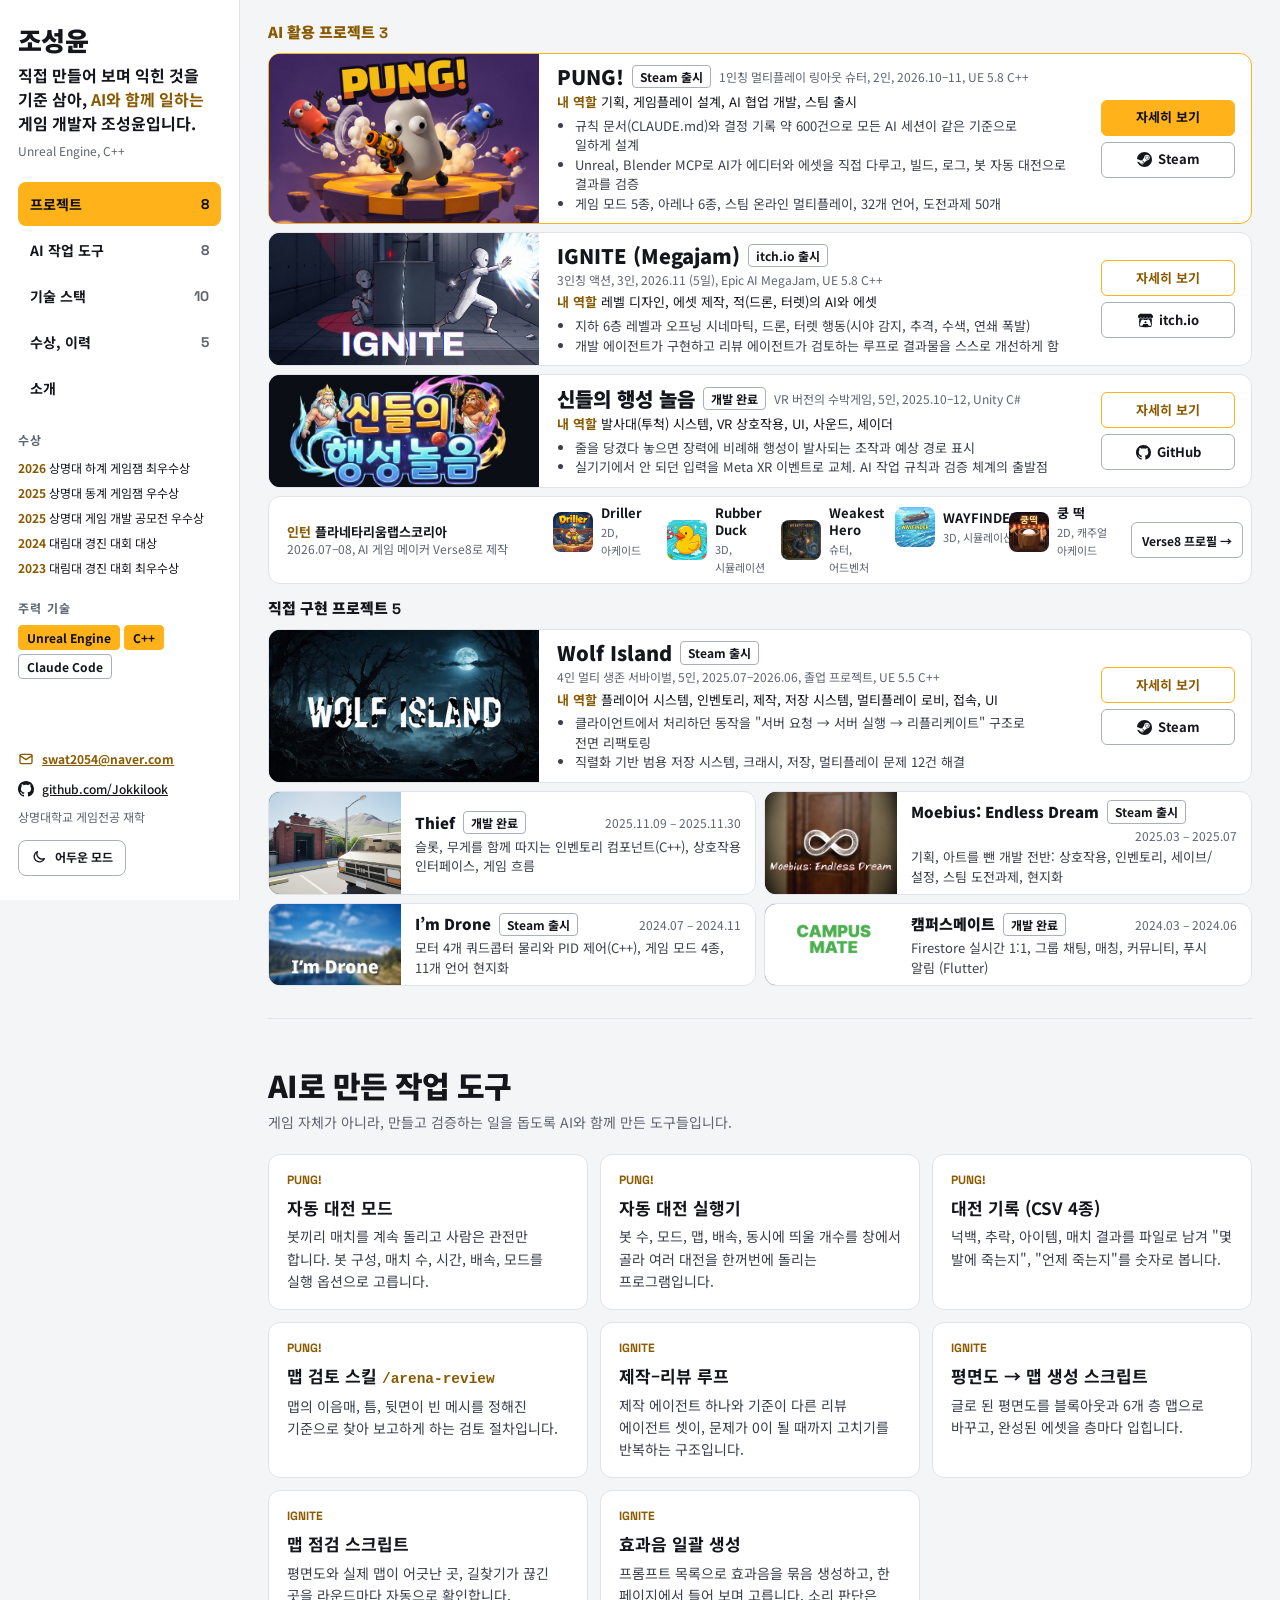
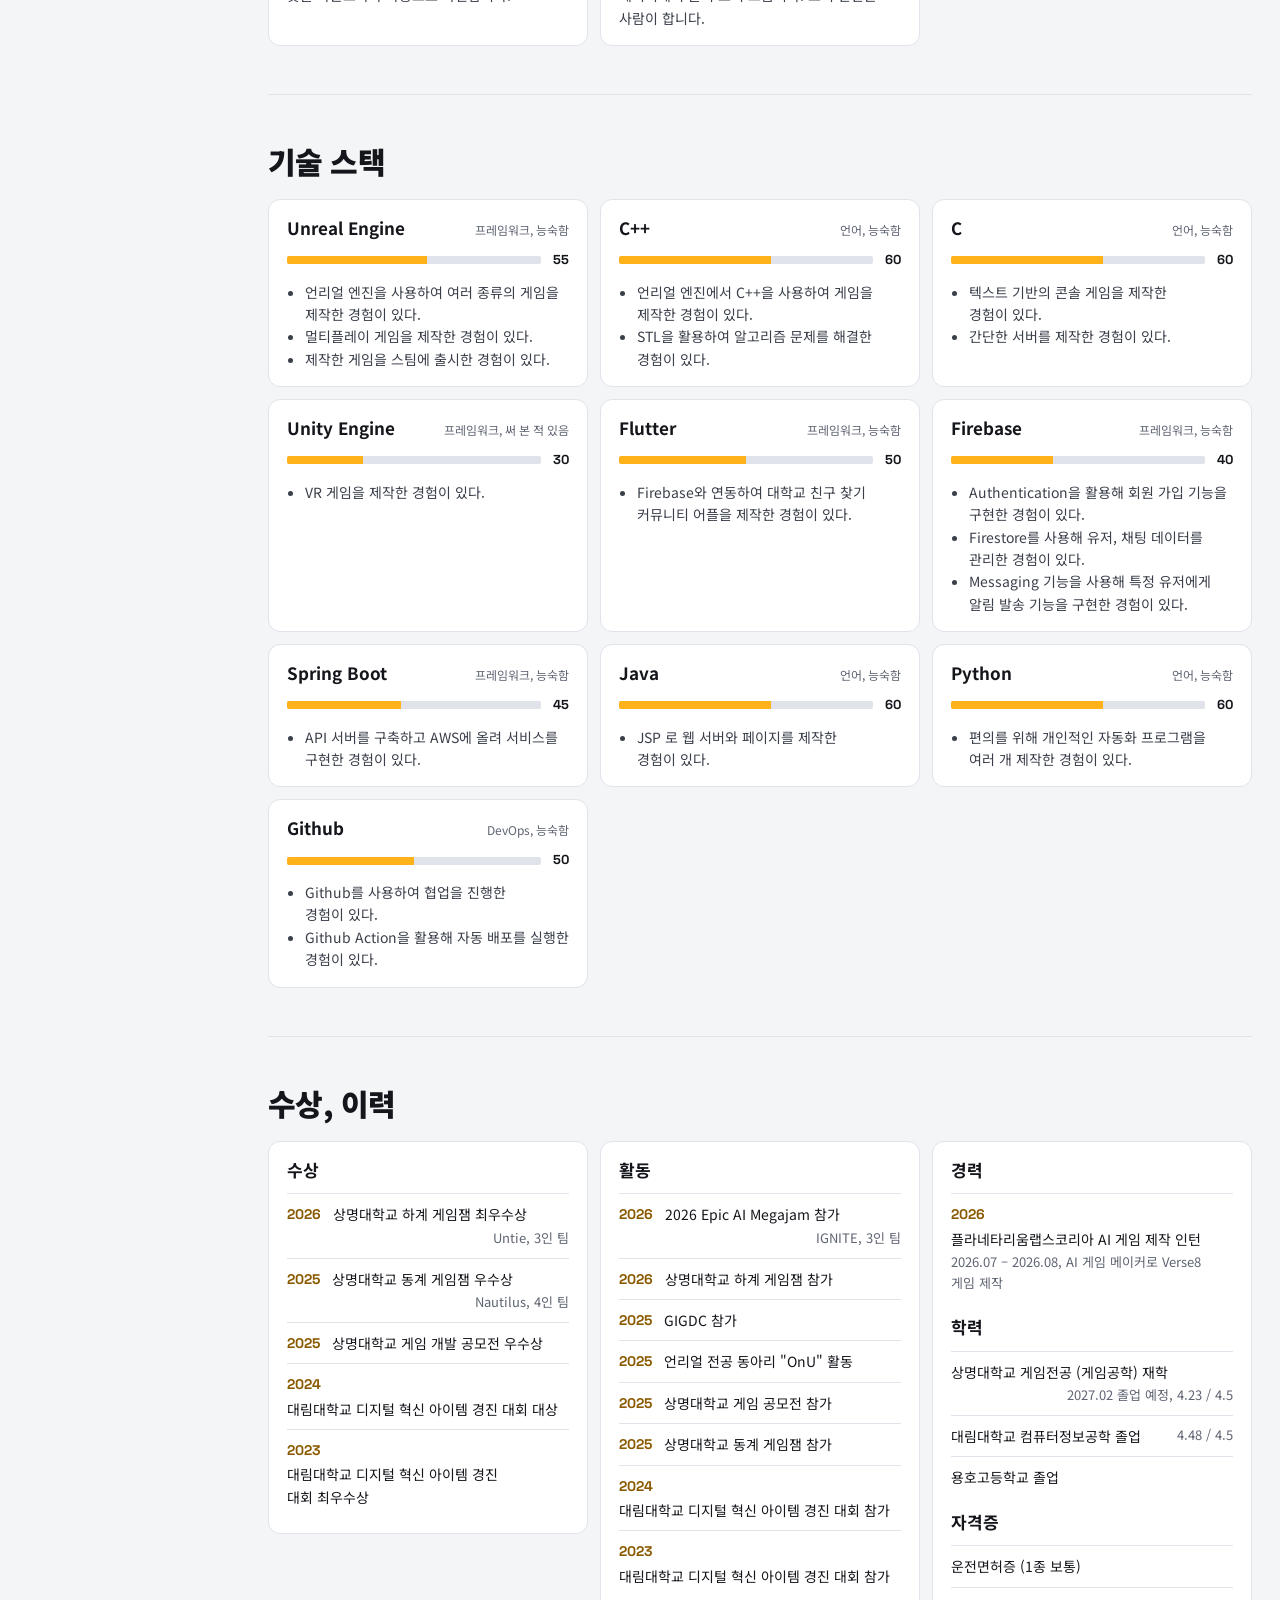
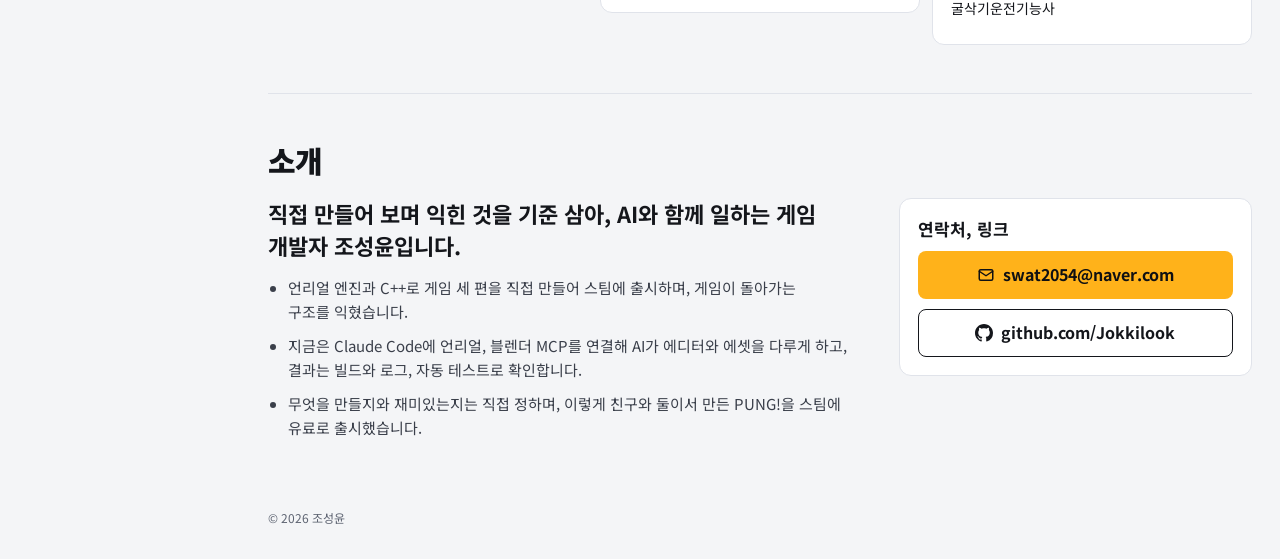
==== commit 49ca27b5: "AI 로그와 AI 작업 도구 섹션 추가, 문구 정리 - PUNG!: AI 로그(밸런스 조정, 레벨 디자인) 추가, 무중력 구역 문구 제거 - IGNITE: AI 로그와 만든 방식 " ====
--- a/index.html
+++ b/index.html
@@ -3,13 +3,13 @@
 <head>
   <meta charset="utf-8">
   <meta name="viewport" content="width=device-width, initial-scale=1">
-  <title>조성윤 · 게임 개발자 포트폴리오</title>
+  <title>조성윤, 게임 개발자 포트폴리오</title>
   <meta name="description" content="직접 만들어 보며 익힌 것을 기준 삼아 AI와 함께 일하는 게임 개발자 조성윤의 포트폴리오입니다.">
   <link rel="preconnect" href="https://fonts.googleapis.com">
   <link rel="preconnect" href="https://fonts.gstatic.com" crossorigin>
   <link href="https://fonts.googleapis.com/css2?family=Noto+Sans+KR:wght@400;500;700;900&family=Space+Grotesk:wght@500;700&display=swap" rel="stylesheet">
   <script>(function(){var t=null;try{t=localStorage.getItem('theme')}catch(e){}if(t!=='light'&&t!=='dark'){t=matchMedia('(prefers-color-scheme: light)').matches?'light':'dark'}document.documentElement.dataset.theme=t})();</script>
-  <link rel="stylesheet" href="css/style.css?v=1795361111">
+  <link rel="stylesheet" href="css/style.css?v=1795398698">
 </head>
 <body>
   <!-- rail:start (build.py가 생성) -->
@@ -18,12 +18,13 @@
       <div>
         <a class="rail__name" href="#top">조성윤</a>
         <p class="rail__intro">직접 만들어 보며 익힌 것을 기준 삼아, <em>AI와 함께 일하는</em> 게임 개발자 조성윤입니다.</p>
-        <div class="rail__role">Unreal Engine · C++</div>
+        <div class="rail__role">Unreal Engine, C++</div>
       </div>
       <nav class="rail__nav" aria-label="섹션 이동">
         <a href="#top" class="is-active">프로젝트<span class="count">8</span></a>
+        <a href="#tools">AI 작업 도구<span class="count">8</span></a>
         <a href="#skills">기술 스택<span class="count">10</span></a>
-        <a href="#career">수상 · 이력<span class="count">5</span></a>
+        <a href="#career">수상, 이력<span class="count">5</span></a>
         <a href="#about">소개</a>
       </nav>
       <div class="rail__block">
@@ -46,7 +47,7 @@
       </div>
     </div>
     <div class="rail__bottom">
-      <a class="icon-link" href="mailto:tjddbs8295@gmail.com"><svg viewBox="0 0 24 24" aria-hidden="true" fill="none" stroke="currentColor" stroke-width="2" stroke-linecap="round" stroke-linejoin="round"><rect x="3" y="5" width="18" height="14" rx="2"/><path d="M3 7l9 6 9-6"/></svg>tjddbs8295@gmail.com</a>
+      <a class="icon-link" href="mailto:swat2054@naver.com"><svg viewBox="0 0 24 24" aria-hidden="true" fill="none" stroke="currentColor" stroke-width="2" stroke-linecap="round" stroke-linejoin="round"><rect x="3" y="5" width="18" height="14" rx="2"/><path d="M3 7l9 6 9-6"/></svg>swat2054@naver.com</a>
       <a class="icon-link plain" href="https://github.com/Jokkilook" target="_blank" rel="noopener"><svg viewBox="0 0 16 16" aria-hidden="true" fill="currentColor"><path d="M8 0C3.58 0 0 3.58 0 8c0 3.54 2.29 6.53 5.47 7.59.4.07.55-.17.55-.38 0-.19-.01-.82-.01-1.49-2.01.37-2.53-.49-2.69-.94-.09-.23-.48-.94-.82-1.13-.28-.15-.68-.52-.01-.53.63-.01 1.08.58 1.23.82.72 1.21 1.87.87 2.33.66.07-.52.28-.87.51-1.07-1.78-.2-3.64-.89-3.64-3.95 0-.87.31-1.59.82-2.15-.08-.2-.36-1.02.08-2.12 0 0 .67-.21 2.2.82.64-.18 1.32-.27 2-.27s1.36.09 2 .27c1.53-1.04 2.2-.82 2.2-.82.44 1.1.16 1.92.08 2.12.51.56.82 1.27.82 2.15 0 3.07-1.87 3.75-3.65 3.95.29.25.54.73.54 1.48 0 1.07-.01 1.93-.01 2.2 0 .21.15.46.55.38A8.01 8.01 0 0 0 16 8c0-4.42-3.58-8-8-8z"/></svg>github.com/Jokkilook</a>
       <span>상명대학교 게임전공 재학</span>
       <button type="button" class="theme-toggle" aria-label="밝은 모드와 어두운 모드 전환"><span class="when-dark"><svg viewBox="0 0 24 24" fill="none" stroke="currentColor" stroke-width="2" stroke-linecap="round" aria-hidden="true"><circle cx="12" cy="12" r="4"/><path d="M12 2v2M12 20v2M4.9 4.9l1.4 1.4M17.7 17.7l1.4 1.4M2 12h2M20 12h2M4.9 19.1l1.4-1.4M17.7 6.3l1.4-1.4"/></svg>밝은 모드</span><span class="when-light"><svg viewBox="0 0 24 24" fill="none" stroke="currentColor" stroke-width="2" stroke-linecap="round" stroke-linejoin="round" aria-hidden="true"><path d="M20 14.5A8 8 0 0 1 9.5 4a8 8 0 1 0 10.5 10.5z"/></svg>어두운 모드</span></button>
@@ -69,10 +70,10 @@
             <div class="row__head">
               <h3 class="row__title"><a href="projects/pung.html">PUNG!</a></h3>
               <span class="badge">Steam 출시</span>
-              <span class="row__meta">1인칭 멀티플레이 링아웃 슈터 · 2인 · 2026.10–11 · UE 5.8 C++</span>
+              <span class="row__meta">1인칭 멀티플레이 링아웃 슈터, 2인, 2026.10–11, UE 5.8 C++</span>
             </div>
             <p class="row__role"><b>내 역할</b>기획, 게임플레이 설계, AI 협업 개발, 스팀 출시</p>
-            <ul class="row__points"><li>규칙 문서(CLAUDE.md)와 결정 기록 약 600건으로 모든 AI 세션이 같은 기준으로 일하게 설계</li><li>Unreal·Blender MCP로 AI가 에디터와 에셋을 직접 다루고, 빌드·로그·봇 자동 대전으로 결과를 검증</li><li>게임 모드 5종, 아레나 6종, 스팀 온라인 멀티플레이, 32개 언어, 도전과제 50개</li></ul>
+            <ul class="row__points"><li>규칙 문서(CLAUDE.md)와 결정 기록 약 600건으로 모든 AI 세션이 같은 기준으로 일하게 설계</li><li>Unreal, Blender MCP로 AI가 에디터와 에셋을 직접 다루고, 빌드, 로그, 봇 자동 대전으로 결과를 검증</li><li>게임 모드 5종, 아레나 6종, 스팀 온라인 멀티플레이, 32개 언어, 도전과제 50개</li></ul>
           </div>
           <div class="row__side"><a class="mini mini--primary" href="projects/pung.html">자세히 보기</a><a class="mini" href="https://store.steampowered.com/app/5458400/PUNG/" target="_blank" rel="noopener"><svg viewBox="0 0 24 24" aria-hidden="true" fill="currentColor"><path d="M11.979 0C5.678 0 .511 4.86.022 11.037l6.432 2.658c.545-.371 1.203-.59 1.912-.59.063 0 .125.004.188.006l2.861-4.142V8.91c0-2.495 2.028-4.524 4.524-4.524 2.494 0 4.524 2.031 4.524 4.527s-2.03 4.525-4.524 4.525h-.105l-4.076 2.911c0 .052.004.105.004.159 0 1.875-1.515 3.396-3.39 3.396-1.635 0-3.016-1.173-3.331-2.727L.436 15.27C1.862 20.307 6.486 24 11.979 24c6.627 0 11.999-5.373 11.999-12S18.605 0 11.979 0zM7.54 18.21l-1.473-.61c.262.543.714.999 1.314 1.25 1.297.539 2.793-.076 3.332-1.375.263-.63.264-1.319.005-1.949s-.75-1.121-1.377-1.383c-.624-.26-1.29-.249-1.878-.03l1.523.63c.956.4 1.409 1.5 1.009 2.455-.397.957-1.497 1.41-2.454 1.012H7.54zm11.415-9.303c0-1.662-1.353-3.015-3.015-3.015-1.665 0-3.015 1.353-3.015 3.015 0 1.665 1.35 3.015 3.015 3.015 1.663 0 3.015-1.35 3.015-3.015zm-5.273-.005c0-1.252 1.013-2.266 2.265-2.266 1.249 0 2.266 1.014 2.266 2.266 0 1.251-1.017 2.265-2.266 2.265-1.253 0-2.265-1.014-2.265-2.265z"/></svg>Steam</a></div>
         </article>
@@ -82,10 +83,10 @@
             <div class="row__head">
               <h3 class="row__title"><a href="projects/ignite.html">IGNITE (Megajam)</a></h3>
               <span class="badge">itch.io 출시</span>
-              <span class="row__meta">3인칭 액션 · 3인 · 2026.11 (5일) · Epic AI MegaJam · UE 5.8 C++</span>
+              <span class="row__meta">3인칭 액션, 3인, 2026.11 (5일), Epic AI MegaJam, UE 5.8 C++</span>
             </div>
-            <p class="row__role"><b>내 역할</b>레벨 디자인, 에셋 제작, 적(드론·터렛)의 AI와 에셋</p>
-            <ul class="row__points"><li>지하 6층 레벨과 오프닝 시네마틱, 드론·터렛 행동(시야 감지, 추격·수색, 연쇄 폭발)</li><li>개발 에이전트가 구현하고 리뷰 에이전트가 검토하는 루프로 결과물을 스스로 개선하게 함</li></ul>
+            <p class="row__role"><b>내 역할</b>레벨 디자인, 에셋 제작, 적(드론, 터렛)의 AI와 에셋</p>
+            <ul class="row__points"><li>지하 6층 레벨과 오프닝 시네마틱, 드론, 터렛 행동(시야 감지, 추격, 수색, 연쇄 폭발)</li><li>개발 에이전트가 구현하고 리뷰 에이전트가 검토하는 루프로 결과물을 스스로 개선하게 함</li></ul>
           </div>
           <div class="row__side"><a class="mini mini--accent" href="projects/ignite.html">자세히 보기</a><a class="mini" href="https://jokkilook.itch.io/ignite" target="_blank" rel="noopener"><svg viewBox="0 0 24 24" aria-hidden="true" fill="currentColor"><path d="M3.13 1.338C2.08 1.96.02 4.328 0 4.95v1.03c0 1.303 1.22 2.45 2.325 2.45 1.33 0 2.436-1.102 2.436-2.41 0 1.308 1.07 2.41 2.4 2.41 1.328 0 2.362-1.102 2.362-2.41 0 1.308 1.137 2.41 2.466 2.41h.024c1.33 0 2.466-1.102 2.466-2.41 0 1.308 1.034 2.41 2.363 2.41 1.33 0 2.4-1.102 2.4-2.41 0 1.308 1.106 2.41 2.435 2.41C22.78 8.43 24 7.282 24 5.98V4.95c-.02-.62-2.082-2.99-3.13-3.612-3.253-.114-5.508-.134-8.87-.133-3.362 0-7.945.053-8.87.133zm6.376 6.477a2.74 2.74 0 0 1-.468.602c-.5.49-1.19.795-1.947.795a2.786 2.786 0 0 1-1.95-.795c-.182-.178-.32-.37-.446-.59-.127.222-.303.412-.486.59a2.788 2.788 0 0 1-1.95.795c-.092 0-.187-.025-.264-.052-.107 1.113-.152 2.176-.168 2.95v.005l-.006 1.167c.02 2.334-.23 7.564 1.03 8.85 1.952.454 5.545.662 9.15.663 3.605 0 7.198-.21 9.15-.664 1.26-1.284 1.01-6.514 1.03-8.848l-.006-1.167v-.004c-.016-.775-.06-1.838-.168-2.95-.077.026-.172.052-.263.052a2.788 2.788 0 0 1-1.95-.795c-.184-.178-.36-.368-.486-.59-.127.22-.265.412-.447.59a2.786 2.786 0 0 1-1.95.794c-.76 0-1.446-.303-1.948-.793a2.74 2.74 0 0 1-.468-.602 2.738 2.738 0 0 1-.463.602 2.787 2.787 0 0 1-1.95.794h-.16a2.787 2.787 0 0 1-1.95-.793 2.738 2.738 0 0 1-.464-.602zm-2.004 2.59v.002c.795.002 1.5 0 2.373.953.687-.072 1.406-.108 2.125-.107.72 0 1.438.035 2.125.107.873-.953 1.578-.95 2.372-.953.376 0 1.876 0 2.92 2.934l1.123 4.028c.832 2.995-.266 3.068-1.636 3.07-2.03-.075-3.156-1.55-3.156-3.025-1.124.184-2.436.276-3.748.277-1.312 0-2.624-.093-3.748-.277 0 1.475-1.125 2.95-3.156 3.026-1.37-.004-2.468-.077-1.636-3.072l1.122-4.027c1.045-2.934 2.545-2.934 2.92-2.934zM12 12.714c-.002.002-2.14 1.964-2.523 2.662l1.4-.056v1.22c0 .056.56.033 1.123.007.562.026 1.124.05 1.124-.008v-1.22l1.4.055C14.138 14.677 12 12.713 12 12.713z"/></svg>itch.io</a></div>
         </article>
@@ -95,7 +96,7 @@
             <div class="row__head">
               <h3 class="row__title"><a href="projects/planet.html">신들의 행성 놀음</a></h3>
               <span class="badge">개발 완료</span>
-              <span class="row__meta">VR 버전의 수박게임 · 5인 · 2025.10–12 · Unity C#</span>
+              <span class="row__meta">VR 버전의 수박게임, 5인, 2025.10–12, Unity C#</span>
             </div>
             <p class="row__role"><b>내 역할</b>발사대(투척) 시스템, VR 상호작용, UI, 사운드, 셰이더</p>
             <ul class="row__points"><li>줄을 당겼다 놓으면 장력에 비례해 행성이 발사되는 조작과 예상 경로 표시</li><li>실기기에서 안 되던 입력을 Meta XR 이벤트로 교체. AI 작업 규칙과 검증 체계의 출발점</li></ul>
@@ -107,14 +108,14 @@
         <div class="intern panel">
           <div class="intern__label">
             <strong><b>인턴</b> 플라네타리움랩스코리아</strong>
-            <span>2026.07–08 · AI 게임 메이커 Verse8로 제작</span>
+            <span>2026.07–08, AI 게임 메이커 Verse8로 제작</span>
           </div>
           <ul class="intern__games">
-            <li><a href="https://verse8.io/x9L8X6b" target="_blank" rel="noopener"><img src="assets/verse8/driller.jpg" width="40" height="40" alt=""><span><strong>Driller</strong><small>2D · 아케이드</small></span></a></li>
-            <li><a href="https://verse8.io/i7d7y2V" target="_blank" rel="noopener"><img src="assets/verse8/rubber-duck.jpg" width="40" height="40" alt=""><span><strong>Rubber Duck</strong><small>3D · 시뮬레이션</small></span></a></li>
-            <li><a href="https://verse8.io/h7D5k6D" target="_blank" rel="noopener"><img src="assets/verse8/weakest-hero.jpg" width="40" height="40" alt=""><span><strong>Weakest Hero</strong><small>슈터 · 어드벤처</small></span></a></li>
-            <li><a href="https://verse8.io/A8D2V4D" target="_blank" rel="noopener"><img src="assets/verse8/wayfinder.jpg" width="40" height="40" alt=""><span><strong>WAYFINDER</strong><small>3D · 시뮬레이션</small></span></a></li>
-            <li><a href="https://verse8.io/Z8P2u5K" target="_blank" rel="noopener"><img src="assets/verse8/kungtteok.jpg" width="40" height="40" alt=""><span><strong>쿵 떡</strong><small>2D · 캐주얼 아케이드</small></span></a></li>
+            <li><a href="https://verse8.io/x9L8X6b" target="_blank" rel="noopener"><img src="assets/verse8/driller.jpg" width="40" height="40" alt=""><span><strong>Driller</strong><small>2D, 아케이드</small></span></a></li>
+            <li><a href="https://verse8.io/i7d7y2V" target="_blank" rel="noopener"><img src="assets/verse8/rubber-duck.jpg" width="40" height="40" alt=""><span><strong>Rubber Duck</strong><small>3D, 시뮬레이션</small></span></a></li>
+            <li><a href="https://verse8.io/h7D5k6D" target="_blank" rel="noopener"><img src="assets/verse8/weakest-hero.jpg" width="40" height="40" alt=""><span><strong>Weakest Hero</strong><small>슈터, 어드벤처</small></span></a></li>
+            <li><a href="https://verse8.io/A8D2V4D" target="_blank" rel="noopener"><img src="assets/verse8/wayfinder.jpg" width="40" height="40" alt=""><span><strong>WAYFINDER</strong><small>3D, 시뮬레이션</small></span></a></li>
+            <li><a href="https://verse8.io/Z8P2u5K" target="_blank" rel="noopener"><img src="assets/verse8/kungtteok.jpg" width="40" height="40" alt=""><span><strong>쿵 떡</strong><small>2D, 캐주얼 아케이드</small></span></a></li>
           </ul>
           <a class="mini" href="https://verse8.io/@jokkilooks#creations" target="_blank" rel="noopener">Verse8 프로필 →</a>
         </div>
@@ -130,10 +131,10 @@
             <div class="row__head">
               <h3 class="row__title"><a href="projects/wolf-island.html">Wolf Island</a></h3>
               <span class="badge">Steam 출시</span>
-              <span class="row__meta">4인 멀티 생존 서바이벌 · 5인 · 2025.07–2026.06 · 졸업 프로젝트 · UE 5.5 C++</span>
+              <span class="row__meta">4인 멀티 생존 서바이벌, 5인, 2025.07–2026.06, 졸업 프로젝트, UE 5.5 C++</span>
             </div>
-            <p class="row__role"><b>내 역할</b>플레이어 시스템, 인벤토리·제작, 저장 시스템, 멀티플레이 로비·접속, UI</p>
-            <ul class="row__points"><li>클라이언트에서 처리하던 동작을 "서버 요청 → 서버 실행 → 리플리케이트" 구조로 전면 리팩토링</li><li>직렬화 기반 범용 저장 시스템, 크래시·저장·멀티플레이 문제 12건 해결</li></ul>
+            <p class="row__role"><b>내 역할</b>플레이어 시스템, 인벤토리, 제작, 저장 시스템, 멀티플레이 로비, 접속, UI</p>
+            <ul class="row__points"><li>클라이언트에서 처리하던 동작을 "서버 요청 → 서버 실행 → 리플리케이트" 구조로 전면 리팩토링</li><li>직렬화 기반 범용 저장 시스템, 크래시, 저장, 멀티플레이 문제 12건 해결</li></ul>
           </div>
           <div class="row__side"><a class="mini mini--accent" href="projects/wolf-island.html">자세히 보기</a><a class="mini" href="https://store.steampowered.com/app/4729580/Wolf_Island/" target="_blank" rel="noopener"><svg viewBox="0 0 24 24" aria-hidden="true" fill="currentColor"><path d="M11.979 0C5.678 0 .511 4.86.022 11.037l6.432 2.658c.545-.371 1.203-.59 1.912-.59.063 0 .125.004.188.006l2.861-4.142V8.91c0-2.495 2.028-4.524 4.524-4.524 2.494 0 4.524 2.031 4.524 4.527s-2.03 4.525-4.524 4.525h-.105l-4.076 2.911c0 .052.004.105.004.159 0 1.875-1.515 3.396-3.39 3.396-1.635 0-3.016-1.173-3.331-2.727L.436 15.27C1.862 20.307 6.486 24 11.979 24c6.627 0 11.999-5.373 11.999-12S18.605 0 11.979 0zM7.54 18.21l-1.473-.61c.262.543.714.999 1.314 1.25 1.297.539 2.793-.076 3.332-1.375.263-.63.264-1.319.005-1.949s-.75-1.121-1.377-1.383c-.624-.26-1.29-.249-1.878-.03l1.523.63c.956.4 1.409 1.5 1.009 2.455-.397.957-1.497 1.41-2.454 1.012H7.54zm11.415-9.303c0-1.662-1.353-3.015-3.015-3.015-1.665 0-3.015 1.353-3.015 3.015 0 1.665 1.35 3.015 3.015 3.015 1.663 0 3.015-1.35 3.015-3.015zm-5.273-.005c0-1.252 1.013-2.266 2.265-2.266 1.249 0 2.266 1.014 2.266 2.266 0 1.251-1.017 2.265-2.266 2.265-1.253 0-2.265-1.014-2.265-2.265z"/></svg>Steam</a></div>
         </article>
@@ -142,14 +143,14 @@
             <span class="pcard__media"><img src="assets/covers/thief.jpg" alt="Thief 대표 이미지" loading="lazy"></span>
             <span class="pcard__body">
               <span class="pcard__head"><strong>Thief</strong><span class="badge">개발 완료</span><span class="pcard__period">2025.11.09 – 2025.11.30</span></span>
-              <span class="pcard__brief">슬롯·무게를 함께 따지는 인벤토리 컴포넌트(C++), 상호작용 인터페이스, 게임 흐름</span>
+              <span class="pcard__brief">슬롯, 무게를 함께 따지는 인벤토리 컴포넌트(C++), 상호작용 인터페이스, 게임 흐름</span>
             </span>
           </a>
           <a class="pcard" href="projects/moebius.html">
             <span class="pcard__media"><img src="assets/covers/moebius.jpg" alt="Moebius: Endless Dream 대표 이미지" loading="lazy"></span>
             <span class="pcard__body">
               <span class="pcard__head"><strong>Moebius: Endless Dream</strong><span class="badge">Steam 출시</span><span class="pcard__period">2025.03 – 2025.07</span></span>
-              <span class="pcard__brief">기획·아트를 뺀 개발 전반: 상호작용, 인벤토리, 세이브/설정, 스팀 도전과제, 현지화</span>
+              <span class="pcard__brief">기획, 아트를 뺀 개발 전반: 상호작용, 인벤토리, 세이브/설정, 스팀 도전과제, 현지화</span>
             </span>
           </a>
           <a class="pcard" href="projects/im-drone.html">
@@ -163,18 +164,65 @@
             <span class="pcard__media"><img src="assets/covers/campusmate.jpg" alt="캠퍼스메이트 대표 이미지" loading="lazy"></span>
             <span class="pcard__body">
               <span class="pcard__head"><strong>캠퍼스메이트</strong><span class="badge">개발 완료</span><span class="pcard__period">2024.03 – 2024.06</span></span>
-              <span class="pcard__brief">Firestore 실시간 1:1·그룹 채팅, 매칭, 커뮤니티, 푸시 알림 (Flutter)</span>
+              <span class="pcard__brief">Firestore 실시간 1:1, 그룹 채팅, 매칭, 커뮤니티, 푸시 알림 (Flutter)</span>
             </span>
           </a>
         </div>
         <!-- hand:end -->
+      </section>
+
+      <section class="section" id="tools">
+        <h2 class="h1">AI로 만든 작업 도구</h2>
+        <p class="section__note">게임 자체가 아니라, 만들고 검증하는 일을 돕도록 AI와 함께 만든 도구들입니다.</p>
+        <div class="tools">
+          <div class="tool panel">
+            <span class="tool__for">PUNG!</span>
+            <h3 class="h3">자동 대전 모드</h3>
+            <p>봇끼리 매치를 계속 돌리고 사람은 관전만 합니다. 봇 구성, 매치 수, 시간, 배속, 모드를 실행 옵션으로 고릅니다.</p>
+          </div>
+          <div class="tool panel">
+            <span class="tool__for">PUNG!</span>
+            <h3 class="h3">자동 대전 실행기</h3>
+            <p>봇 수, 모드, 맵, 배속, 동시에 띄울 개수를 창에서 골라 여러 대전을 한꺼번에 돌리는 프로그램입니다.</p>
+          </div>
+          <div class="tool panel">
+            <span class="tool__for">PUNG!</span>
+            <h3 class="h3">대전 기록 (CSV 4종)</h3>
+            <p>넉백, 추락, 아이템, 매치 결과를 파일로 남겨 "몇 발에 죽는지", "언제 죽는지"를 숫자로 봅니다.</p>
+          </div>
+          <div class="tool panel">
+            <span class="tool__for">PUNG!</span>
+            <h3 class="h3">맵 검토 스킬 <code>/arena-review</code></h3>
+            <p>맵의 이음매, 틈, 뒷면이 빈 메시를 정해진 기준으로 찾아 보고하게 하는 검토 절차입니다.</p>
+          </div>
+          <div class="tool panel">
+            <span class="tool__for">IGNITE</span>
+            <h3 class="h3">제작–리뷰 루프</h3>
+            <p>제작 에이전트 하나와 기준이 다른 리뷰 에이전트 셋이, 문제가 0이 될 때까지 고치기를 반복하는 구조입니다.</p>
+          </div>
+          <div class="tool panel">
+            <span class="tool__for">IGNITE</span>
+            <h3 class="h3">평면도 → 맵 생성 스크립트</h3>
+            <p>글로 된 평면도를 블록아웃과 6개 층 맵으로 바꾸고, 완성된 에셋을 층마다 입힙니다.</p>
+          </div>
+          <div class="tool panel">
+            <span class="tool__for">IGNITE</span>
+            <h3 class="h3">맵 점검 스크립트</h3>
+            <p>평면도와 실제 맵이 어긋난 곳, 길찾기가 끊긴 곳을 라운드마다 자동으로 확인합니다.</p>
+          </div>
+          <div class="tool panel">
+            <span class="tool__for">IGNITE</span>
+            <h3 class="h3">효과음 일괄 생성</h3>
+            <p>프롬프트 목록으로 효과음을 묶음 생성하고, 한 페이지에서 들어 보며 고릅니다. 소리 판단은 사람이 합니다.</p>
+          </div>
+        </div>
       </section>
 
       <section class="section" id="skills">
         <h2 class="h1">기술 스택</h2>
         <div class="skills">
           <div class="skill panel">
-            <div class="skill__head"><h3 class="h3">Unreal Engine</h3><span class="skill__kind">프레임워크 · 능숙함</span></div>
+            <div class="skill__head"><h3 class="h3">Unreal Engine</h3><span class="skill__kind">프레임워크, 능숙함</span></div>
             <div class="skill__bar"><span class="skill__track"><span class="skill__fill" style="width: 55%"></span></span>55</div>
             <ul>
               <li>언리얼 엔진을 사용하여 여러 종류의 게임을 제작한 경험이 있다.</li>
@@ -183,7 +231,7 @@
             </ul>
           </div>
           <div class="skill panel">
-            <div class="skill__head"><h3 class="h3">C++</h3><span class="skill__kind">언어 · 능숙함</span></div>
+            <div class="skill__head"><h3 class="h3">C++</h3><span class="skill__kind">언어, 능숙함</span></div>
             <div class="skill__bar"><span class="skill__track"><span class="skill__fill" style="width: 60%"></span></span>60</div>
             <ul>
               <li>언리얼 엔진에서 C++을 사용하여 게임을 제작한 경험이 있다.</li>
@@ -191,7 +239,7 @@
             </ul>
           </div>
           <div class="skill panel">
-            <div class="skill__head"><h3 class="h3">C</h3><span class="skill__kind">언어 · 능숙함</span></div>
+            <div class="skill__head"><h3 class="h3">C</h3><span class="skill__kind">언어, 능숙함</span></div>
             <div class="skill__bar"><span class="skill__track"><span class="skill__fill" style="width: 60%"></span></span>60</div>
             <ul>
               <li>텍스트 기반의 콘솔 게임을 제작한 경험이 있다.</li>
@@ -199,21 +247,21 @@
             </ul>
           </div>
           <div class="skill panel">
-            <div class="skill__head"><h3 class="h3">Unity Engine</h3><span class="skill__kind">프레임워크 · 써 본 적 있음</span></div>
+            <div class="skill__head"><h3 class="h3">Unity Engine</h3><span class="skill__kind">프레임워크, 써 본 적 있음</span></div>
             <div class="skill__bar"><span class="skill__track"><span class="skill__fill" style="width: 30%"></span></span>30</div>
             <ul>
               <li>VR 게임을 제작한 경험이 있다.</li>
             </ul>
           </div>
           <div class="skill panel">
-            <div class="skill__head"><h3 class="h3">Flutter</h3><span class="skill__kind">프레임워크 · 능숙함</span></div>
+            <div class="skill__head"><h3 class="h3">Flutter</h3><span class="skill__kind">프레임워크, 능숙함</span></div>
             <div class="skill__bar"><span class="skill__track"><span class="skill__fill" style="width: 50%"></span></span>50</div>
             <ul>
               <li>Firebase와 연동하여 대학교 친구 찾기 커뮤니티 어플을 제작한 경험이 있다.</li>
             </ul>
           </div>
           <div class="skill panel">
-            <div class="skill__head"><h3 class="h3">Firebase</h3><span class="skill__kind">프레임워크 · 능숙함</span></div>
+            <div class="skill__head"><h3 class="h3">Firebase</h3><span class="skill__kind">프레임워크, 능숙함</span></div>
             <div class="skill__bar"><span class="skill__track"><span class="skill__fill" style="width: 40%"></span></span>40</div>
             <ul>
               <li>Authentication을 활용해 회원 가입 기능을 구현한 경험이 있다.</li>
@@ -222,28 +270,28 @@
             </ul>
           </div>
           <div class="skill panel">
-            <div class="skill__head"><h3 class="h3">Spring Boot</h3><span class="skill__kind">프레임워크 · 능숙함</span></div>
+            <div class="skill__head"><h3 class="h3">Spring Boot</h3><span class="skill__kind">프레임워크, 능숙함</span></div>
             <div class="skill__bar"><span class="skill__track"><span class="skill__fill" style="width: 45%"></span></span>45</div>
             <ul>
               <li>API 서버를 구축하고 AWS에 올려 서비스를 구현한 경험이 있다.</li>
             </ul>
           </div>
           <div class="skill panel">
-            <div class="skill__head"><h3 class="h3">Java</h3><span class="skill__kind">언어 · 능숙함</span></div>
+            <div class="skill__head"><h3 class="h3">Java</h3><span class="skill__kind">언어, 능숙함</span></div>
             <div class="skill__bar"><span class="skill__track"><span class="skill__fill" style="width: 60%"></span></span>60</div>
             <ul>
               <li>JSP 로 웹 서버와 페이지를 제작한 경험이 있다.</li>
             </ul>
           </div>
           <div class="skill panel">
-            <div class="skill__head"><h3 class="h3">Python</h3><span class="skill__kind">언어 · 능숙함</span></div>
+            <div class="skill__head"><h3 class="h3">Python</h3><span class="skill__kind">언어, 능숙함</span></div>
             <div class="skill__bar"><span class="skill__track"><span class="skill__fill" style="width: 60%"></span></span>60</div>
             <ul>
               <li>편의를 위해 개인적인 자동화 프로그램을 여러 개 제작한 경험이 있다.</li>
             </ul>
           </div>
           <div class="skill panel">
-            <div class="skill__head"><h3 class="h3">Github</h3><span class="skill__kind">DevOps · 능숙함</span></div>
+            <div class="skill__head"><h3 class="h3">Github</h3><span class="skill__kind">DevOps, 능숙함</span></div>
             <div class="skill__bar"><span class="skill__track"><span class="skill__fill" style="width: 50%"></span></span>50</div>
             <ul>
               <li>Github를 사용하여 협업을 진행한 경험이 있다.</li>
@@ -254,13 +302,13 @@
       </section>
 
       <section class="section" id="career">
-        <h2 class="h1">수상 · 이력</h2>
+        <h2 class="h1">수상, 이력</h2>
         <div class="career">
           <div class="career__card panel">
             <h3 class="h3">수상</h3>
             <ul class="career__list">
-              <li><span class="when">2026</span>상명대학교 하계 게임잼 최우수상<span class="sub">Untie · 3인 팀</span></li>
-              <li><span class="when">2025</span>상명대학교 동계 게임잼 우수상<span class="sub">Nautilus · 4인 팀</span></li>
+              <li><span class="when">2026</span>상명대학교 하계 게임잼 최우수상<span class="sub">Untie, 3인 팀</span></li>
+              <li><span class="when">2025</span>상명대학교 동계 게임잼 우수상<span class="sub">Nautilus, 4인 팀</span></li>
               <li><span class="when">2025</span>상명대학교 게임 개발 공모전 우수상</li>
               <li><span class="when">2024</span>대림대학교 디지털 혁신 아이템 경진 대회 대상</li>
               <li><span class="when">2023</span>대림대학교 디지털 혁신 아이템 경진 대회 최우수상</li>
@@ -269,7 +317,7 @@
           <div class="career__card panel">
             <h3 class="h3">활동</h3>
             <ul class="career__list">
-              <li><span class="when">2026</span>2026 Epic AI Megajam 참가<span class="sub">IGNITE · 3인 팀</span></li>
+              <li><span class="when">2026</span>2026 Epic AI Megajam 참가<span class="sub">IGNITE, 3인 팀</span></li>
               <li><span class="when">2026</span>상명대학교 하계 게임잼 참가</li>
               <li><span class="when">2025</span>GIGDC 참가</li>
               <li><span class="when">2025</span>언리얼 전공 동아리 "OnU" 활동</li>
@@ -282,11 +330,11 @@
           <div class="career__card panel">
             <h3 class="h3">경력</h3>
             <ul class="career__list">
-              <li><span class="when">2026</span>플라네타리움랩스코리아 AI 게임 제작 인턴<span class="sub">2026.07 – 2026.08 · AI 게임 메이커로 Verse8 게임 제작</span></li>
+              <li><span class="when">2026</span>플라네타리움랩스코리아 AI 게임 제작 인턴<span class="sub">2026.07 – 2026.08, AI 게임 메이커로 Verse8 게임 제작</span></li>
             </ul>
             <h3 class="h3">학력</h3>
             <ul class="career__list">
-              <li>상명대학교 게임전공 (게임공학) 재학<span class="sub">2027.02 졸업 예정 · 4.23 / 4.5</span></li>
+              <li>상명대학교 게임전공 (게임공학) 재학<span class="sub">2027.02 졸업 예정, 4.23 / 4.5</span></li>
               <li>대림대학교 컴퓨터정보공학 졸업<span class="sub">4.48 / 4.5</span></li>
               <li>용호고등학교 졸업</li>
             </ul>
@@ -306,13 +354,13 @@
             <p class="about__headline">직접 만들어 보며 익힌 것을 기준 삼아, AI와 함께 일하는 게임 개발자 조성윤입니다.</p>
             <ul class="about__points">
               <li>언리얼 엔진과 C++로 게임 세 편을 직접 만들어 스팀에 출시하며, 게임이 돌아가는 구조를 익혔습니다.</li>
-              <li>지금은 Claude Code에 언리얼·블렌더 MCP를 연결해 AI가 에디터와 에셋을 다루게 하고, 결과는 빌드와 로그, 자동 테스트로 확인합니다.</li>
+              <li>지금은 Claude Code에 언리얼, 블렌더 MCP를 연결해 AI가 에디터와 에셋을 다루게 하고, 결과는 빌드와 로그, 자동 테스트로 확인합니다.</li>
               <li>무엇을 만들지와 재미있는지는 직접 정하며, 이렇게 친구와 둘이서 만든 PUNG!을 스팀에 유료로 출시했습니다.</li>
             </ul>
           </div>
           <div class="about__contact panel">
-            <h3 class="h3">연락처 · 링크</h3>
-            <a class="btn btn--primary" href="mailto:tjddbs8295@gmail.com"><svg viewBox="0 0 24 24" aria-hidden="true" fill="none" stroke="currentColor" stroke-width="2" stroke-linecap="round" stroke-linejoin="round"><rect x="3" y="5" width="18" height="14" rx="2"/><path d="M3 7l9 6 9-6"/></svg>tjddbs8295@gmail.com</a>
+            <h3 class="h3">연락처, 링크</h3>
+            <a class="btn btn--primary" href="mailto:swat2054@naver.com"><svg viewBox="0 0 24 24" aria-hidden="true" fill="none" stroke="currentColor" stroke-width="2" stroke-linecap="round" stroke-linejoin="round"><rect x="3" y="5" width="18" height="14" rx="2"/><path d="M3 7l9 6 9-6"/></svg>swat2054@naver.com</a>
             <a class="btn btn--ghost" href="https://github.com/Jokkilook" target="_blank" rel="noopener"><svg viewBox="0 0 16 16" aria-hidden="true" fill="currentColor"><path d="M8 0C3.58 0 0 3.58 0 8c0 3.54 2.29 6.53 5.47 7.59.4.07.55-.17.55-.38 0-.19-.01-.82-.01-1.49-2.01.37-2.53-.49-2.69-.94-.09-.23-.48-.94-.82-1.13-.28-.15-.68-.52-.01-.53.63-.01 1.08.58 1.23.82.72 1.21 1.87.87 2.33.66.07-.52.28-.87.51-1.07-1.78-.2-3.64-.89-3.64-3.95 0-.87.31-1.59.82-2.15-.08-.2-.36-1.02.08-2.12 0 0 .67-.21 2.2.82.64-.18 1.32-.27 2-.27s1.36.09 2 .27c1.53-1.04 2.2-.82 2.2-.82.44 1.1.16 1.92.08 2.12.51.56.82 1.27.82 2.15 0 3.07-1.87 3.75-3.65 3.95.29.25.54.73.54 1.48 0 1.07-.01 1.93-.01 2.2 0 .21.15.46.55.38A8.01 8.01 0 0 0 16 8c0-4.42-3.58-8-8-8z"/></svg>github.com/Jokkilook</a>
           </div>
         </div>
@@ -321,6 +369,6 @@
       <div class="footer">© 2026 조성윤</div>
     </div>
   </main>
-<script src="js/main.js?v=1795361111"></script>
+<script src="js/main.js?v=1795398698"></script>
 </body>
 </html>
--- a/css/style.css
+++ b/css/style.css
@@ -757,6 +757,41 @@
   font-weight: 700;
 }
 
+/* ── AI로 만든 작업 도구 ─────────────────────────────── */
+.section__note {
+  margin-top: -12px;
+  color: var(--muted);
+}
+
+.tools {
+  display: grid;
+  grid-template-columns: repeat(auto-fill, minmax(min(100%, 280px), 1fr));
+  gap: 12px;
+}
+
+.tool {
+  padding: 16px 18px;
+  display: flex;
+  flex-direction: column;
+  gap: 6px;
+}
+
+.tool__for {
+  font-family: var(--font-label);
+  font-size: 12px;
+  font-weight: 700;
+  color: var(--accent-text);
+}
+
+.tool p {
+  color: var(--text-soft);
+}
+
+.tool code {
+  font-size: 0.85em;
+  color: var(--accent-text);
+}
+
 /* ── 기술 스택 ─────────────────────────────── */
 .skills {
   display: grid;
@@ -1027,6 +1062,34 @@
   border-radius: 4px;
   background: var(--line);
   font-size: 0.9em;
+  color: var(--accent-text);
+}
+
+.tablewrap {
+  overflow-x: auto;
+}
+
+.doc-table {
+  width: 100%;
+  border-collapse: collapse;
+  background: var(--panel);
+  border: 1px solid var(--line);
+  border-radius: 12px;
+  overflow: hidden;
+}
+
+.doc-table th,
+.doc-table td {
+  width: 50%;
+  padding: 9px 16px;
+  border-top: 1px solid var(--line);
+  text-align: left;
+  vertical-align: top;
+}
+
+.doc-table th {
+  border-top: 0;
+  font-size: 13px;
   color: var(--accent-text);
 }
 
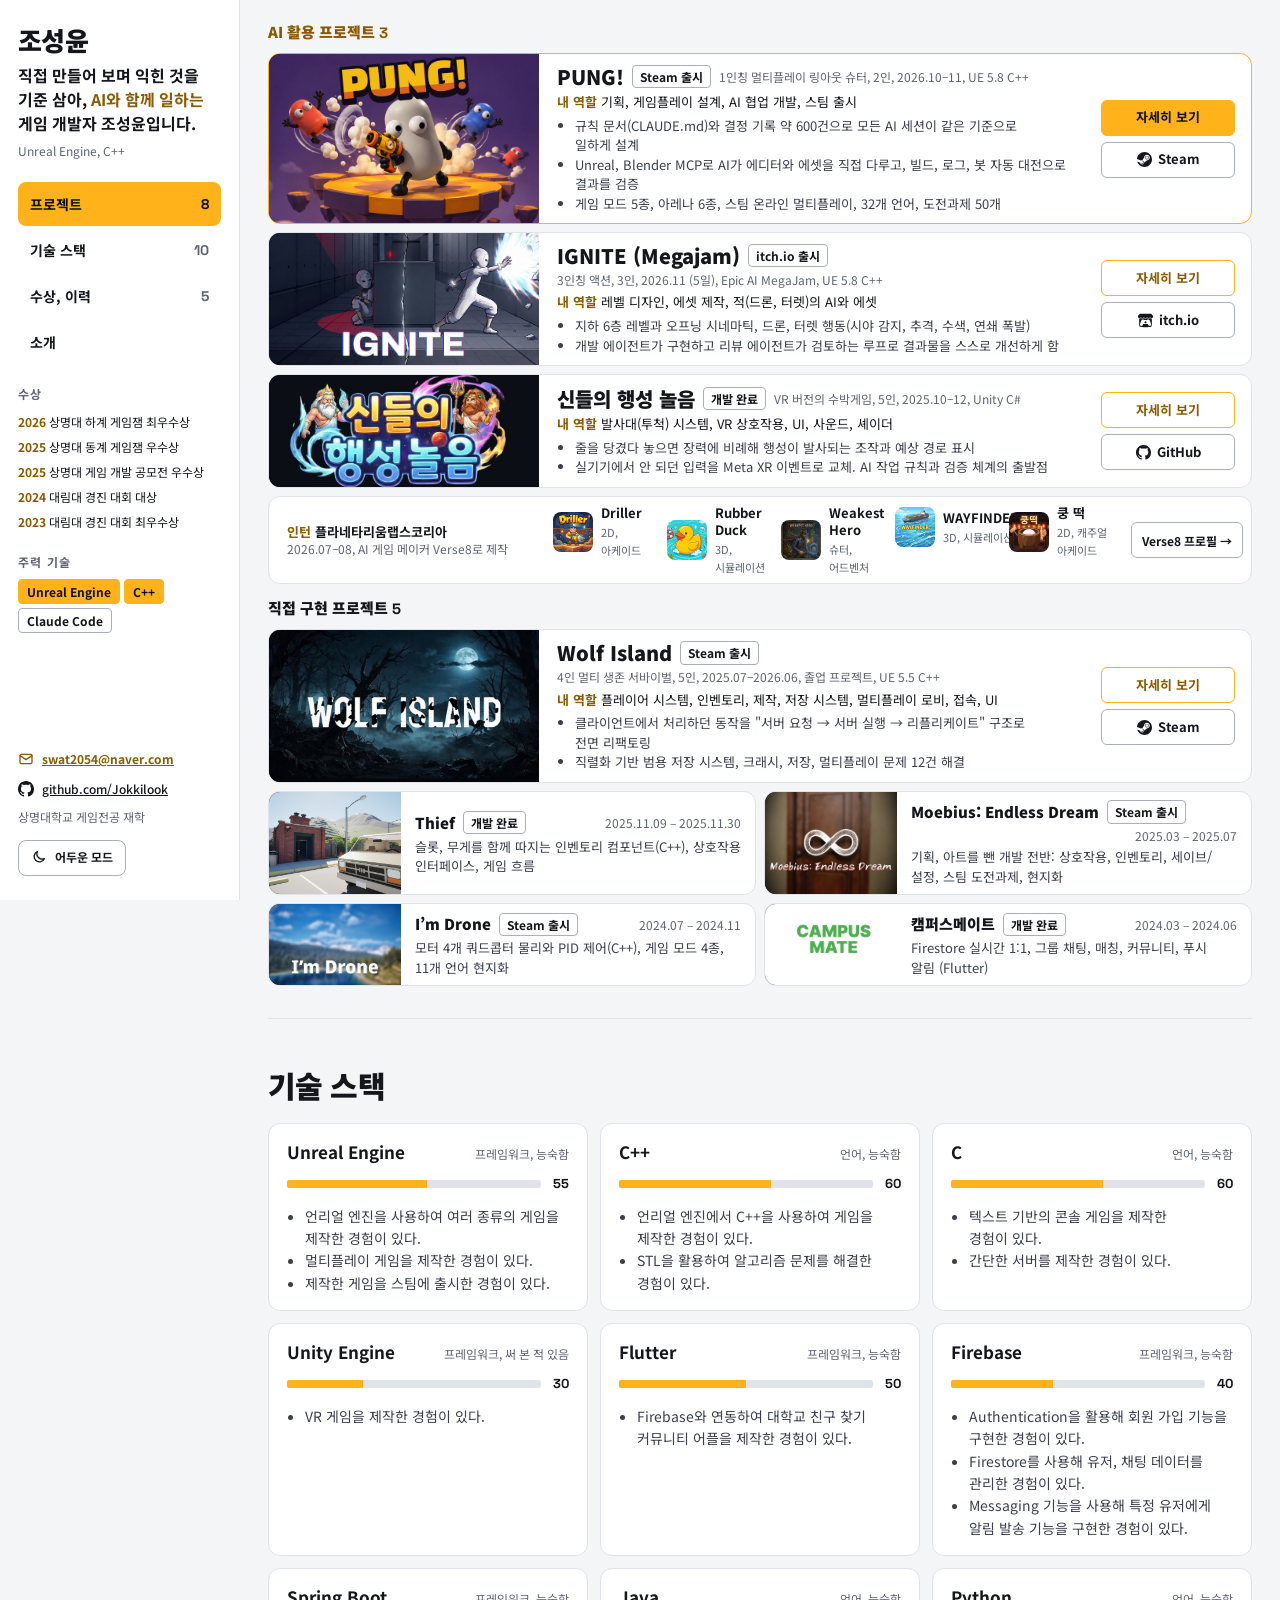
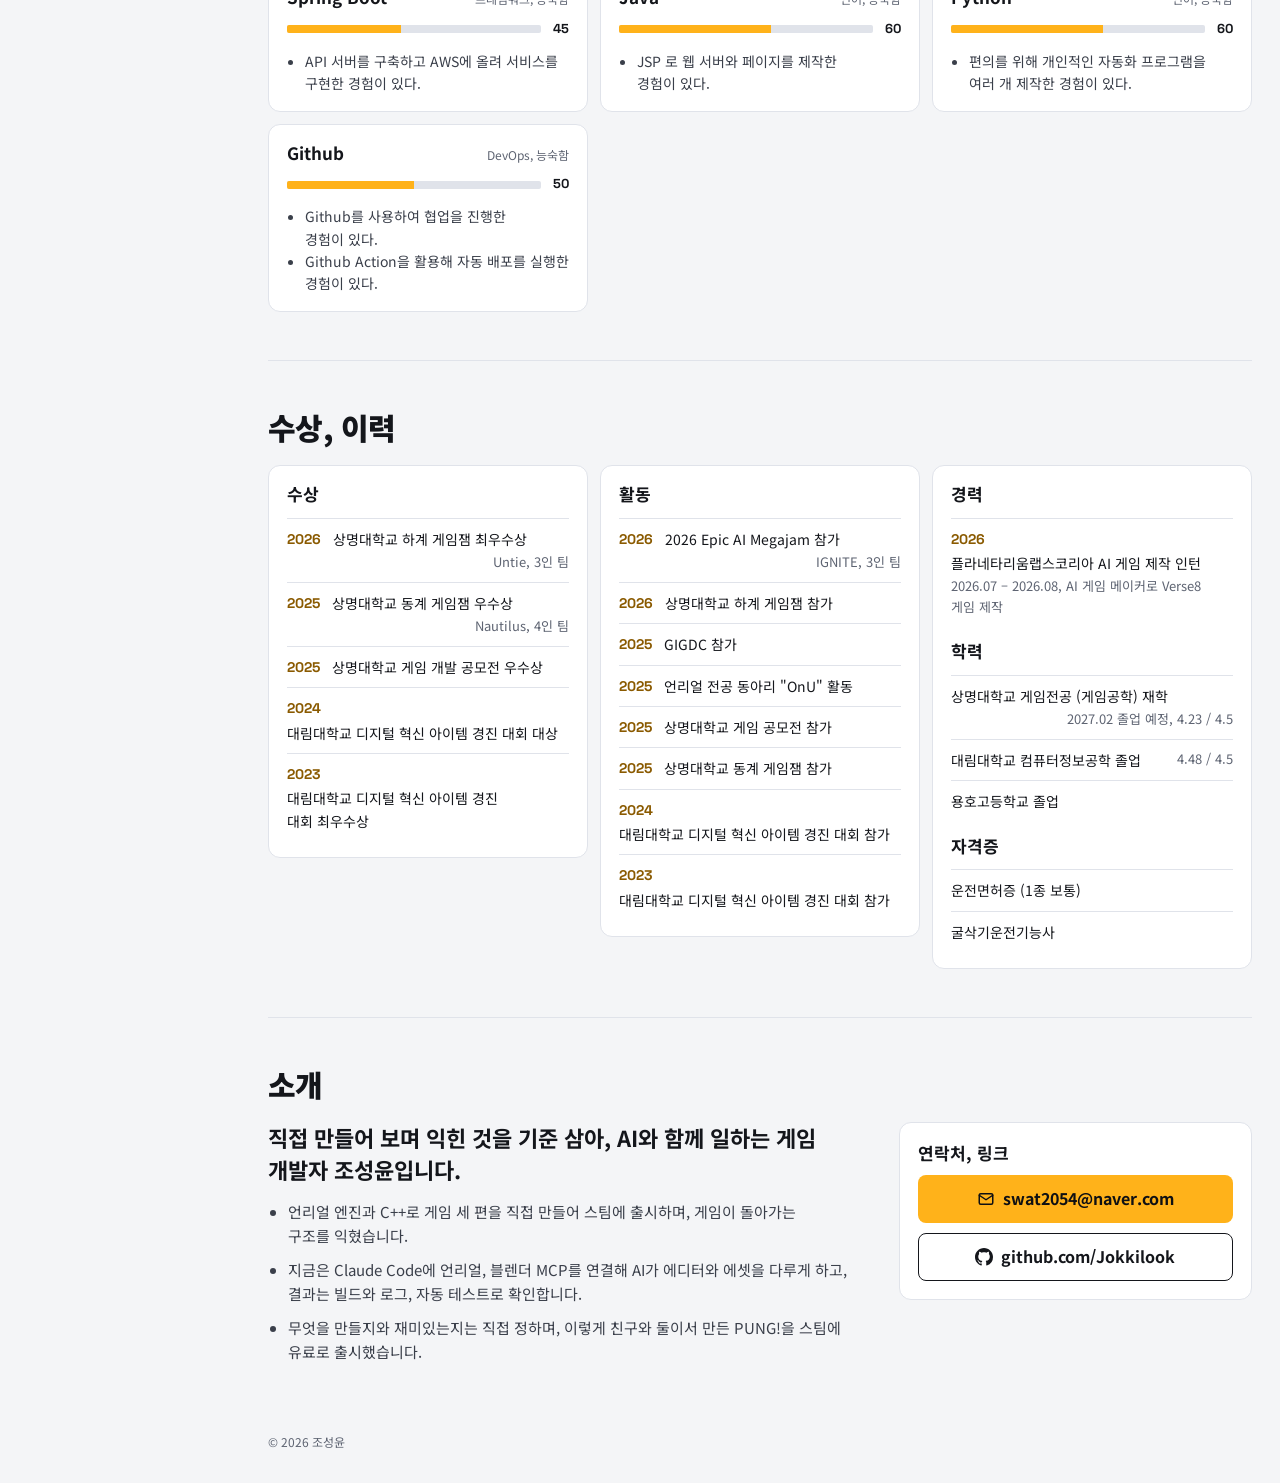
==== commit acbac97e: "메인 페이지의 AI 작업 도구 섹션과 메뉴 탭 제거 Co-Authored-By: Claude Fable 5.2 <noreply@anthropic.com>" ====
--- a/index.html
+++ b/index.html
@@ -9,7 +9,7 @@
   <link rel="preconnect" href="https://fonts.gstatic.com" crossorigin>
   <link href="https://fonts.googleapis.com/css2?family=Noto+Sans+KR:wght@400;500;700;900&family=Space+Grotesk:wght@500;700&display=swap" rel="stylesheet">
   <script>(function(){var t=null;try{t=localStorage.getItem('theme')}catch(e){}if(t!=='light'&&t!=='dark'){t=matchMedia('(prefers-color-scheme: light)').matches?'light':'dark'}document.documentElement.dataset.theme=t})();</script>
-  <link rel="stylesheet" href="css/style.css?v=1795398698">
+  <link rel="stylesheet" href="css/style.css?v=1795400886">
 </head>
 <body>
   <!-- rail:start (build.py가 생성) -->
@@ -22,7 +22,6 @@
       </div>
       <nav class="rail__nav" aria-label="섹션 이동">
         <a href="#top" class="is-active">프로젝트<span class="count">8</span></a>
-        <a href="#tools">AI 작업 도구<span class="count">8</span></a>
         <a href="#skills">기술 스택<span class="count">10</span></a>
         <a href="#career">수상, 이력<span class="count">5</span></a>
         <a href="#about">소개</a>
@@ -171,53 +170,6 @@
         <!-- hand:end -->
       </section>
 
-      <section class="section" id="tools">
-        <h2 class="h1">AI로 만든 작업 도구</h2>
-        <p class="section__note">게임 자체가 아니라, 만들고 검증하는 일을 돕도록 AI와 함께 만든 도구들입니다.</p>
-        <div class="tools">
-          <div class="tool panel">
-            <span class="tool__for">PUNG!</span>
-            <h3 class="h3">자동 대전 모드</h3>
-            <p>봇끼리 매치를 계속 돌리고 사람은 관전만 합니다. 봇 구성, 매치 수, 시간, 배속, 모드를 실행 옵션으로 고릅니다.</p>
-          </div>
-          <div class="tool panel">
-            <span class="tool__for">PUNG!</span>
-            <h3 class="h3">자동 대전 실행기</h3>
-            <p>봇 수, 모드, 맵, 배속, 동시에 띄울 개수를 창에서 골라 여러 대전을 한꺼번에 돌리는 프로그램입니다.</p>
-          </div>
-          <div class="tool panel">
-            <span class="tool__for">PUNG!</span>
-            <h3 class="h3">대전 기록 (CSV 4종)</h3>
-            <p>넉백, 추락, 아이템, 매치 결과를 파일로 남겨 "몇 발에 죽는지", "언제 죽는지"를 숫자로 봅니다.</p>
-          </div>
-          <div class="tool panel">
-            <span class="tool__for">PUNG!</span>
-            <h3 class="h3">맵 검토 스킬 <code>/arena-review</code></h3>
-            <p>맵의 이음매, 틈, 뒷면이 빈 메시를 정해진 기준으로 찾아 보고하게 하는 검토 절차입니다.</p>
-          </div>
-          <div class="tool panel">
-            <span class="tool__for">IGNITE</span>
-            <h3 class="h3">제작–리뷰 루프</h3>
-            <p>제작 에이전트 하나와 기준이 다른 리뷰 에이전트 셋이, 문제가 0이 될 때까지 고치기를 반복하는 구조입니다.</p>
-          </div>
-          <div class="tool panel">
-            <span class="tool__for">IGNITE</span>
-            <h3 class="h3">평면도 → 맵 생성 스크립트</h3>
-            <p>글로 된 평면도를 블록아웃과 6개 층 맵으로 바꾸고, 완성된 에셋을 층마다 입힙니다.</p>
-          </div>
-          <div class="tool panel">
-            <span class="tool__for">IGNITE</span>
-            <h3 class="h3">맵 점검 스크립트</h3>
-            <p>평면도와 실제 맵이 어긋난 곳, 길찾기가 끊긴 곳을 라운드마다 자동으로 확인합니다.</p>
-          </div>
-          <div class="tool panel">
-            <span class="tool__for">IGNITE</span>
-            <h3 class="h3">효과음 일괄 생성</h3>
-            <p>프롬프트 목록으로 효과음을 묶음 생성하고, 한 페이지에서 들어 보며 고릅니다. 소리 판단은 사람이 합니다.</p>
-          </div>
-        </div>
-      </section>
-
       <section class="section" id="skills">
         <h2 class="h1">기술 스택</h2>
         <div class="skills">
@@ -369,6 +321,6 @@
       <div class="footer">© 2026 조성윤</div>
     </div>
   </main>
-<script src="js/main.js?v=1795398698"></script>
+<script src="js/main.js?v=1795400886"></script>
 </body>
 </html>
--- a/css/style.css
+++ b/css/style.css
@@ -757,41 +757,6 @@
   font-weight: 700;
 }
 
-/* ── AI로 만든 작업 도구 ─────────────────────────────── */
-.section__note {
-  margin-top: -12px;
-  color: var(--muted);
-}
-
-.tools {
-  display: grid;
-  grid-template-columns: repeat(auto-fill, minmax(min(100%, 280px), 1fr));
-  gap: 12px;
-}
-
-.tool {
-  padding: 16px 18px;
-  display: flex;
-  flex-direction: column;
-  gap: 6px;
-}
-
-.tool__for {
-  font-family: var(--font-label);
-  font-size: 12px;
-  font-weight: 700;
-  color: var(--accent-text);
-}
-
-.tool p {
-  color: var(--text-soft);
-}
-
-.tool code {
-  font-size: 0.85em;
-  color: var(--accent-text);
-}
-
 /* ── 기술 스택 ─────────────────────────────── */
 .skills {
   display: grid;
